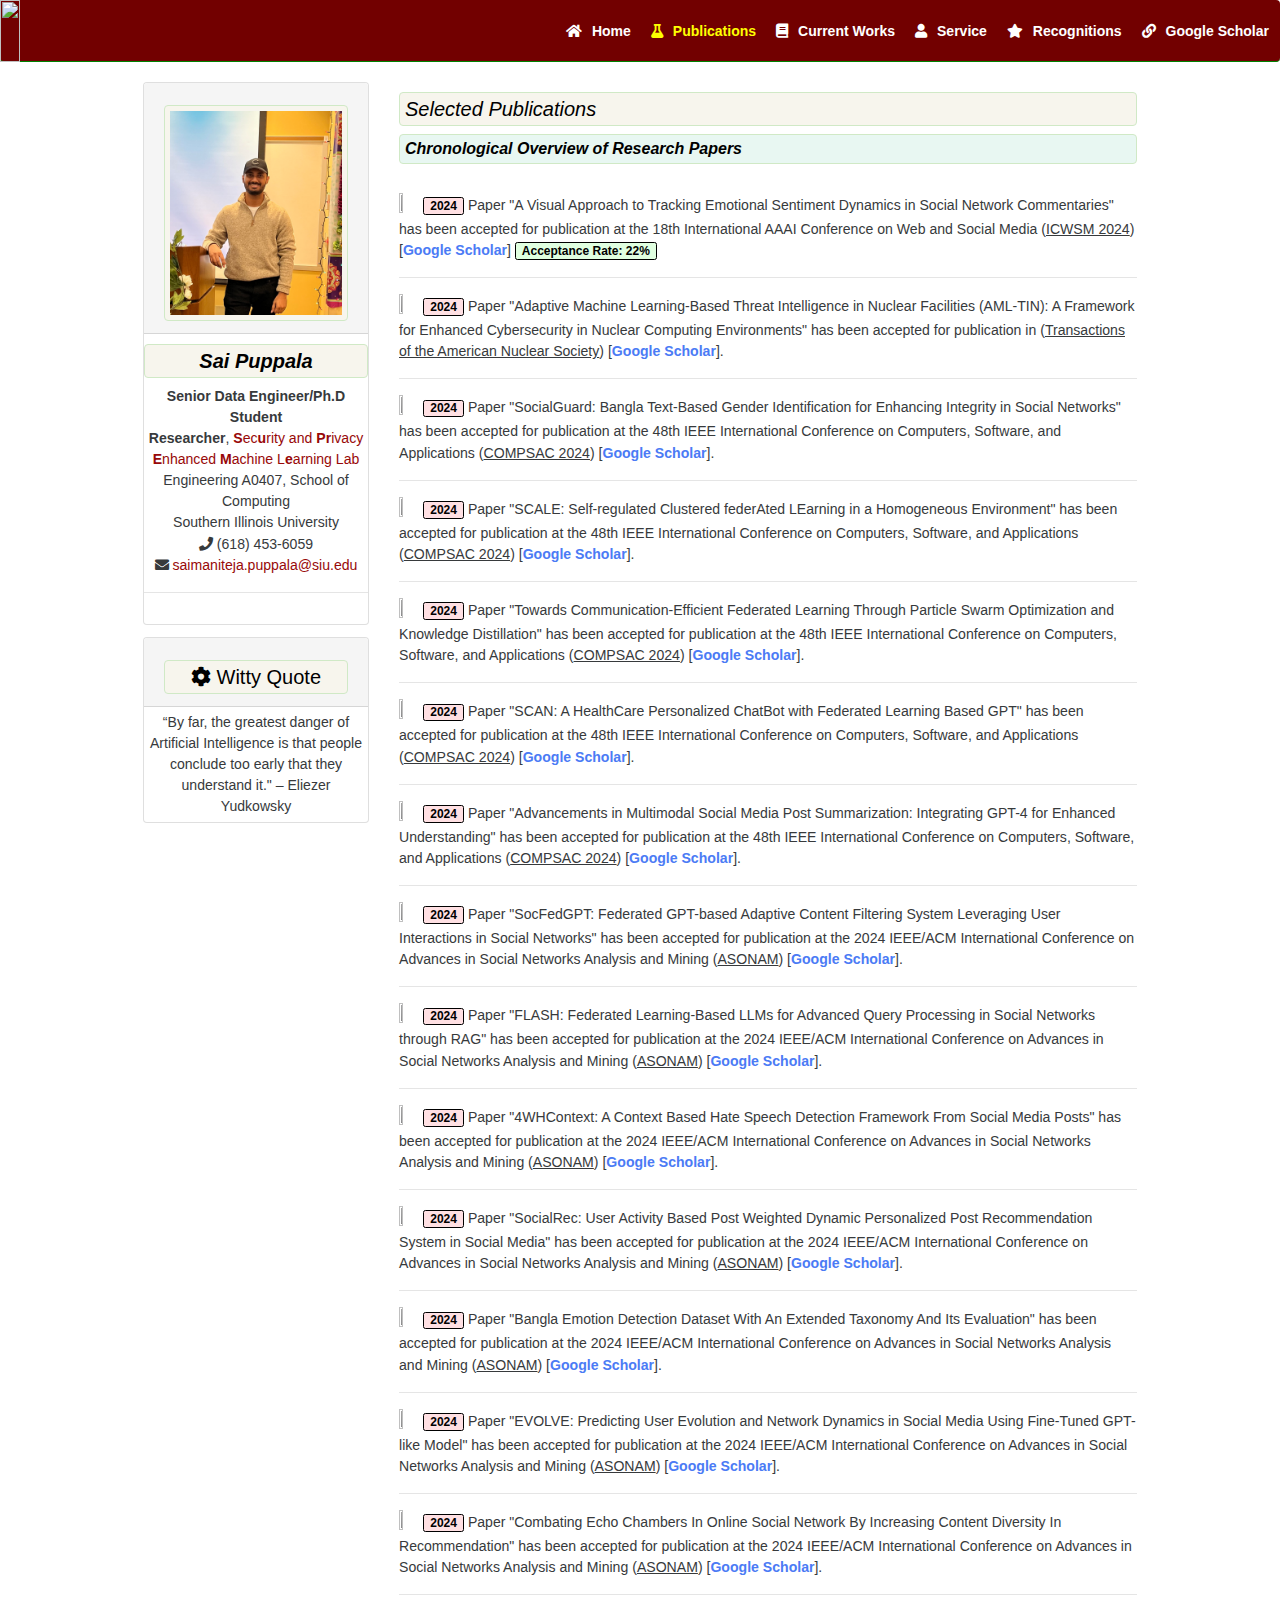
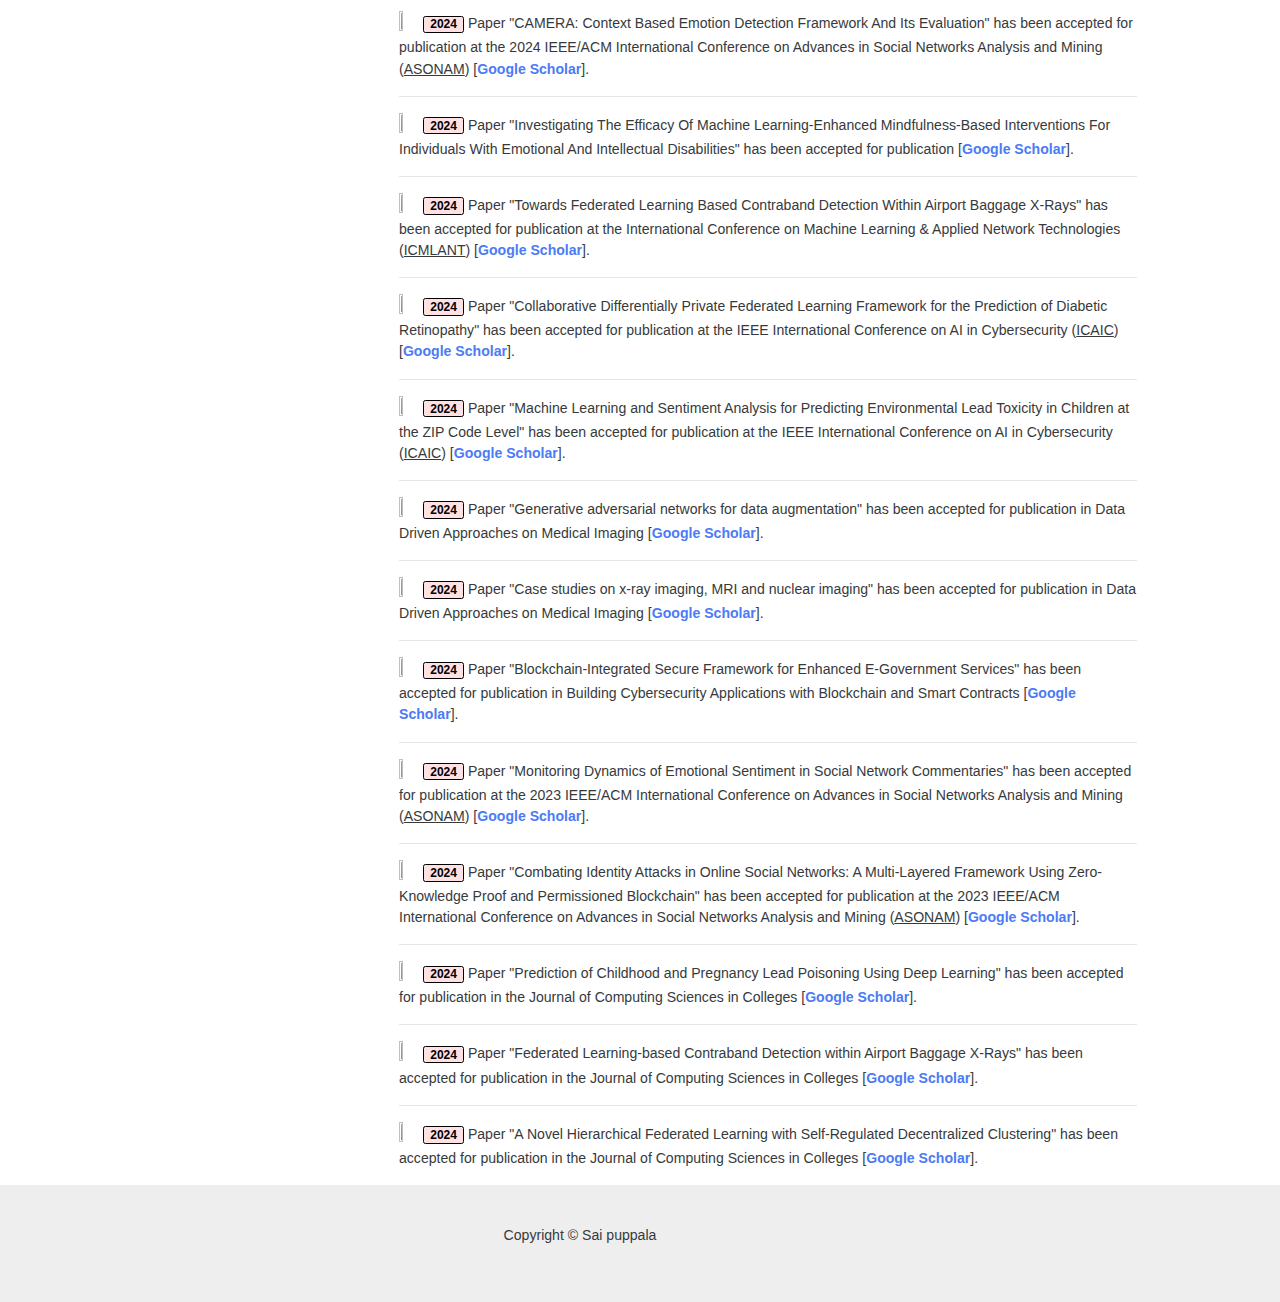
==== publication.html @ 76db626d "Add files via upload" ====
<!DOCTYPE html PUBLIC "-//W3C//DTD XHTML 1.0 Strict//EN" "http://www.w3.org/TR/xhtml1/DTD/xhtml1-strict.dtd">
<html xmlns="http://www.w3.org/1999/xhtml" xml:lang="en" lang="en">
   <head>
      <meta charset="utf-8">
      <meta http-equiv="X-UA-Compatible" content="IE=edge">
      <meta name="viewport" content="width=device-width, initial-scale=1">
    <!-- The above 3 meta tags *must* come first in the head; any other head content must come *after* these tags -->
      <meta name="author" content="Sai Puppala">
      <META NAME="ROBOTS" CONTENT="INDEX, FOLLOW">
      <meta property="og:title" content="About | Sai Puppala">
      <title>Sai Puppala | Publications</title>
 <link rel="stylesheet" href="https://maxcdn.bootstrapcdn.com/bootstrap/3.3.7/css/bootstrap.min.css">
    <link rel="stylesheet" href="https://cdnjs.cloudflare.com/ajax/libs/font-awesome/5.15.4/css/all.min.css">
    <!-- Bootstrap 4 CSS. This is for the alpha 3 release of Bootstrap 4. This should be updated when Bootstrap 4 is officially released. -->
    <link rel="stylesheet" href="css/bootstrap.min.css">
      
    <!-- Custom CSS: You can use this stylesheet to override any Bootstrap styles and/or apply your own styles -->
    <link href="css/custom.css" rel="stylesheet">
    
    <!-- For icons -->
    <link href="css/font-awesome-4.6.3/css/font-awesome.min.css" rel="stylesheet">

	  <style>
	   .card-container {
            display: flex;
            flex-wrap: wrap;
            justify-content: center;
            gap: 10px;
            margin: 15px auto;
        }
        .card-container ul {
            list-style-type: none;
            padding: 0;
            display: flex;
            flex-wrap: wrap;
            justify-content: center;
            gap: 4px;
			
        }
        .card-container li {
            background-color: #ffffff;
            border-radius: 15px;
            box-shadow: 0 4px 8px rgba(0, 0, 0, 0.1);
            padding: 10px;
            text-align: left;
            transition: transform 0.3s, box-shadow 0.3s;
            width: calc(50% - 20px); /* Two cards per row */
        }
        .card-container li:hover {
            transform: translateY(-5px);
            box-shadow: 0 8px 16px rgba(0, 0, 0, 0.2);
        }
       
        .card-container i {
            font-size: 1.5em;
        }
        ul {
            list-style-type: none;
            padding: 0;
        }
        li {
            margin-bottom: 5px;
        }
        .description {
            background-color: #fff;
            border-radius: 4px;
            box-shadow: 0 4px 4px rgba(0.1, 0.1, 0.1, 0.1);
            padding: 1px;
			padding-left: 15px;
            transition: transform 0.3s, box-shadow 0.3s;
        }
        
        .what {
            font-size: 1.1em;
            color: #3A5C2D;
            margin-bottom: 1px;
        }
        .where {
            font-size: 1em;
            color: #555;
        }
        .where i {
            color: #000000;
        }
		.scroll-container {
			width: auto; /* You can specify a fixed width if desired */
			height: 300px; /* Height of the scroll area */
			overflow: auto; /* Enable manual scrolling */
			border: 1px solid #ccc; /* Optional border */
			position: relative;
		}

		.scroll-list {
			/* Removed position: absolute and animation */
		}

		.list-item {
			padding: 10px;
			border-bottom: 1px solid #ccc; /* Optional item separator */
			background-color: #ffffff; /* Optional background color */
			font-size: 13px
		}
		.badge-primary {
            background-color: #e0ffe0; /* Primary color */
            color: black; /* Text color */
            padding: 0.15em 0.5em; /* Padding for better appearance */
            border-radius: 0.15rem; /* Rounded corners */
			border: 1px solid black;
        }

/* Custom styles for the header */
.custom-header {
    display: flex; /* Use flexbox for layout */
    align-items: center; /* Vertically center items */
    background-color: #720000; /* Light background */
    border: none; /* Remove default border */
    border-bottom: 1px solid green; /* Add a green bottom border */
    padding: 0; /* Decrease top and bottom padding to reduce height */
    height: 62px; /* Set a fixed height for the header */
}

.custom-header .navbar-brand {
    padding: 0; /* Decrease padding for brand */
    font-size: 18px; /* Keep the font size for the brand */
    display: flex; /* Use flex to align logo and text */
    align-items: center; /* Center items vertically */
    margin-right: auto; /* Push navbar to the right */
}

.custom-header .navbar-brand img {
    height: 62px; /* Adjust logo height */
    width: 100%; /* Maintain aspect ratio */
}

.custom-header .navbar-nav {
    display: flex; /* Use flex for navbar items */
    margin-left: auto; /* Push the nav items to the right */
    list-style: none; /* Remove default list styles */
    padding: 0; /* Remove padding */
    flex-grow: 1; /* Allow nav to grow */
}

.custom-header .navbar-nav > li {
    flex: 1; /* Allow each item to grow equally */
    text-align: center; /* Center text within each li */
    display: flex; /* Use flexbox for li to align items */
    align-items: center; /* Center items vertically */
}

.custom-header .navbar-nav > li > a {
    color: #ffffff; /* Dark text color */
    font-size: 14px; /* Font size for nav links */
    line-height: 80px; /* Align text vertically in the navbar */
    padding: 0 10px; /* Add some horizontal padding */
    text-decoration: none; /* Remove underline from links */
    display: flex; /* Make the anchor fill the li */
    align-items: center; /* Center items */
    white-space: nowrap; /* Prevent text from wrapping */
	margin-top: -40px; /* Move items up slightly */
}

.custom-header .navbar-nav > li > a > span {
    display: flex; /* Use flex for icon and text */
    align-items: center; /* Center items vertically */
}

.custom-header .navbar-nav > li > a > span i { /* Icon styling */
    margin-right: 10px; /* Space between icon and text */
}

.custom-header .navbar-nav > li > a:hover {
    color: #ffc107; /* Gold color on hover */
}

.custom-header .navbar-toggle {
    background-color: transparent; /* Transparent background for the toggle button */
    border: none; /* Remove border */
    float: right; /* Move toggle button to the right */
}

.custom-header .navbar-toggle .icon-bar {
    background-color: black; /* Black icon bars */
}

.navbar-nav li.active-new a {
   background-color: #720000; /* Change to desired highlight color */
	color: yellow;
	height: 50px; /* Set the desired height */
    line-height: 50px; /* Center text vertically */
	
}

.badge1-primary {
            background-color: #ffe0e3; /* Primary color */
            color: black; /* Text color */
            padding: 0.15em 0.5em; /* Padding for better appearance */
            border-radius: 0.15rem; /* Rounded corners */
			border: 1px solid black;
        }
		


    </style>

</head>

<body>
   <nav id="topNav" class="navbar navbar-default custom-header">
		   <a class="navbar-brand" href="#"><span>
					<img src="images/siu_logo.png"/>
					</span></a>
        <div class="container">
           
        <div class="collapse navbar-toggleable-sm" id="navbar">

 
			
           <ul class="nav navbar-nav navbar-right"> 
				<li><a href="index.html"><span><i class="fa fa-home" aria-hidden="true"></i> <b>Home</b></span></a></li>
				<li class="active-new"><a href="publication.html"><span><i class="fa fa-flask" aria-hidden="true"></i> <b>Publications</b></span></a></li>
				<li><a href=""><span><i class="fa fa-book" aria-hidden="true"></i> <b>Current Works</b></span></a></li>
				<li><a href="service.html"><span><i class="fa fa-user" aria-hidden="true"></i> <b>Service</b></span></a></li>
				<li><a href="recognitions.html"><span><i class="fa fa-star" aria-hidden="true"></i> <b>Recognitions</b></span></a></li>
				<li><a href="https://scholar.google.com/citations?user=VjEGZJoAAAAJ"><span><i class="fa fa-link" aria-hidden="true"></i> <b>Google Scholar</b></span></a></li>
			</ul>

        </div>
    </div>

    </nav>

<div class="container-fluid">

		<!-- Left Column -->
		<div class="col-sm-3">

			<!-- List-Group Panel -->
			<div class="card">
				<div class="card-header p-b-0">
					<h5 class="card-title">
					<img class="img-responsive" alt="Sai Puppala" src="images/profile.jpg" width="100%" />
					</h5>
				</div>
				<h5 style="text-align: center;"><strong><i>Sai Puppala</i></strong></h5>
				<div class="card-text">
					<b>Senior Data Engineer/Ph.D Student</b>
					<br><b>Researcher</b>, <a href="https://www2.cs.siu.edu/~stalukder/supremelab/index.html"><b>S</b>ec<b>u</b>rity and <b>Pr</b>ivacy <b>E</b>nhanced <b>M</b>achine L<b>e</b>arning Lab</a>
                     <br>Engineering A0407, School of Computing
                     <br>Southern Illinois University
                     <br><i class="fa fa-phone" aria-hidden="true"></i> (618) 453-6059
                     <br><i class="fa fa-envelope" aria-hidden="true"></i> <a href="https://www2.cs.siu.edu/~stalukder/mailto:saimaniteja.puppala@siu.edu">saimaniteja.puppala@siu.edu</a>

				</div>
				<hr>
				<div class="card-container">
    
    </div>
				
			</div>

			<!-- Text Panel -->
			<div class="card">
				<div class="card-header p-b-0">
					<h5 class="card-title"><i class="fa fa-cog" aria-hidden="true"></i> Witty Quote</h5>
				</div>

				<div class="card-block">
					<p class="card-text">“By far, the greatest danger of Artificial Intelligence is that people conclude too early that they understand it." – Eliezer Yudkowsky</p>
				</div>
			</div>
				
		</div><!--/Left Column-->
		  
  
		<!-- Center Column -->
		<div class="col-sm-6">
		
			<!-- Alert -->
					
		
			 <div id="main">
            <a name="TemplateInfo"></a>
                                    
                                    <h5 class="title"><i>Selected Publications</i></h5>

                                                                      


                                        <div id="jpaper">
                                            <div class="contentText">
				  								<h6><strong><i>Chronological Overview of Research Papers</i></strong></h6>
											</div>
				<br/>
<ul>
    <li>
    <img src="./images/images.png" width="1.7%" height="2%"> &nbsp;
     <b><span class="badge badge1-primary">2024</span> </b> Paper "A Visual Approach to Tracking Emotional Sentiment Dynamics in Social Network Commentaries" has been accepted for publication at the 18th International AAAI Conference on Web and Social Media (<u>ICWSM 2024</u>)
    [<a href="https://scholar.google.com/scholar?q=A%20Visual%20Approach%20to%20Tracking%20Emotional%20Sentiment%20Dynamics%20in%20Social%20Network%20Commentaries" target="_blank" style="color: #4b7bf5;"><b>Google Scholar</b></a>] 
    <span class="badge badge-primary">Acceptance Rate: <b>22%</b></span> 
</li>

    <hr>
    <li>
        <img src="./images/images.png" width="1.7%" height="2%">  &nbsp;
         <b><span class="badge badge1-primary">2024</span></b> Paper "Adaptive Machine Learning-Based Threat Intelligence in Nuclear Facilities (AML-TIN): A Framework for Enhanced Cybersecurity in Nuclear Computing Environments" has been accepted for publication in  (<u>Transactions of the American Nuclear Society</u>) [<a href="https://scholar.google.com/scholar?q=Adaptive%20Machine%20Learning-Based%20Threat%20Intelligence%20in%20Nuclear%20Facilities%20(AML-TIN)%3A%20A%20Framework%20for%20Enhanced%20Cybersecurity%20in%20Nuclear%20Computing%20Environments" target="_blank"  style="color: #4b7bf5;"><b>Google Scholar</b></a>].
    </li>
    <hr>
    <li>
        <img src="./images/images.png" width="1.7%" height="2%">  &nbsp;
         <b><span class="badge badge1-primary">2024</span></b> Paper "SocialGuard: Bangla Text-Based Gender Identification for Enhancing Integrity in Social Networks" has been accepted for publication at the 48th IEEE International Conference on Computers, Software, and Applications (<u>COMPSAC 2024</u>)  [<a href="https://scholar.google.com/scholar?q=SocialGuard%3A%20Bangla%20Text-Based%20Gender%20Identification%20for%20Enhancing%20Integrity%20in%20Social%20Networks" target="_blank" style="color: #4b7bf5;"><b>Google Scholar</b></a>].
    </li>
    <hr>
    <li>
        <img src="./images/images.png" width="1.7%" height="2%">  &nbsp;
         <b><span class="badge badge1-primary">2024</span></b> Paper "SCALE: Self-regulated Clustered federAted LEarning in a Homogeneous Environment" has been accepted for publication at the 48th IEEE International Conference on Computers, Software, and Applications (<u>COMPSAC 2024</u>)  [<a href="https://scholar.google.com/scholar?q=SCALE%3A%20Self-regulated%20Clustered%20federAted%20LEarning%20in%20a%20Homogeneous%20Environment" target="_blank" style="color: #4b7bf5;"><b>Google Scholar</b></a>].
    </li>
    <hr>
    <li>
        <img src="./images/images.png" width="1.7%" height="2%">  &nbsp;
         <b><span class="badge badge1-primary">2024</span></b> Paper "Towards Communication-Efficient Federated Learning Through Particle Swarm Optimization and Knowledge Distillation" has been accepted for publication at the 48th IEEE International Conference on Computers, Software, and Applications (<u>COMPSAC 2024</u>)  [<a href="https://scholar.google.com/scholar?q=Towards%20Communication-Efficient%20Federated%20Learning%20Through%20Particle%20Swarm%20Optimization%20and%20Knowledge%20Distillation" target="_blank" style="color: #4b7bf5;"><b>Google Scholar</b></a>].
    </li>
    <hr>
    <li>
        <img src="./images/images.png" width="1.7%" height="2%">  &nbsp;
         <b><span class="badge badge1-primary">2024</span></b> Paper "SCAN: A HealthCare Personalized ChatBot with Federated Learning Based GPT" has been accepted for publication at the 48th IEEE International Conference on Computers, Software, and Applications (<u>COMPSAC 2024</u>)  [<a href="https://scholar.google.com/scholar?q=SCAN%3A%20A%20HealthCare%20Personalized%20ChatBot%20with%20Federated%20Learning%20Based%20GPT" target="_blank" style="color: #4b7bf5;"><b>Google Scholar</b></a>].
    </li>
    <hr>
    <li>
        <img src="./images/images.png" width="1.7%" height="2%">  &nbsp;
         <b><span class="badge badge1-primary">2024</span></b> Paper "Advancements in Multimodal Social Media Post Summarization: Integrating GPT-4 for Enhanced Understanding" has been accepted for publication at the 48th IEEE International Conference on Computers, Software, and Applications (<u>COMPSAC 2024</u>)  [<a href="https://scholar.google.com/scholar?q=Advancements%20in%20Multimodal%20Social%20Media%20Post%20Summarization%3A%20Integrating%20GPT-4%20for%20Enhanced%20Understanding" target="_blank" style="color: #4b7bf5;"><b>Google Scholar</b></a>].
    </li>
    <hr>
    <li>
        <img src="./images/images.png" width="1.7%" height="2%">  &nbsp;
         <b><span class="badge badge1-primary">2024</span></b> Paper "SocFedGPT: Federated GPT-based Adaptive Content Filtering System Leveraging User Interactions in Social Networks" has been accepted for publication at the 2024 IEEE/ACM International Conference on Advances in Social Networks Analysis and Mining (<u>ASONAM</u>)  [<a href="https://scholar.google.com/scholar?q=SocFedGPT%3A%20Federated%20GPT-based%20Adaptive%20Content%20Filtering%20System%20Leveraging%20User%20Interactions%20in%20Social%20Networks" target="_blank" style="color: #4b7bf5;"><b>Google Scholar</b></a>].
    </li>
    <hr>
 
    <li>
        <img src="./images/images.png" width="1.7%" height="2%">  &nbsp;
         <b><span class="badge badge1-primary">2024</span></b> Paper "FLASH: Federated Learning-Based LLMs for Advanced Query Processing in Social Networks through RAG" has been accepted for publication at the 2024 IEEE/ACM International Conference on Advances in Social Networks Analysis and Mining (<u>ASONAM</u>)  [<a href="https://scholar.google.com/scholar?q=FLASH%3A%20Federated%20Learning-Based%20LLMs%20for%20Advanced%20Query%20Processing%20in%20Social%20Networks%20through%20RAG" target="_blank" style="color: #4b7bf5;"><b>Google Scholar</b></a>].
    </li>
    <hr>
    <li>
        <img src="./images/images.png" width="1.7%" height="2%">  &nbsp;
         <b><span class="badge badge1-primary">2024</span></b> Paper "4WHContext: A Context Based Hate Speech Detection Framework From Social Media Posts" has been accepted for publication at the 2024 IEEE/ACM International Conference on Advances in Social Networks Analysis and Mining (<u>ASONAM</u>)  [<a href="https://scholar.google.com/scholar?q=4WHContext%3A%20A%20Context%20Based%20Hate%20Speech%20Detection%20Framework%20From%20Social%20Media%20Posts" target="_blank" style="color: #4b7bf5;"><b>Google Scholar</b></a>].
    </li>
    <hr>
    <li>
        <img src="./images/images.png" width="1.7%" height="2%">  &nbsp;
         <b><span class="badge badge1-primary">2024</span></b> Paper "SocialRec: User Activity Based Post Weighted Dynamic Personalized Post Recommendation System in Social Media" has been accepted for publication at the 2024 IEEE/ACM International Conference on Advances in Social Networks Analysis and Mining (<u>ASONAM</u>)  [<a href="https://scholar.google.com/scholar?q=SocialRec%3A%20User%20Activity%20Based%20Post%20Weighted%20Dynamic%20Personalized%20Post%20Recommendation%20System%20in%20Social%20Media" target="_blank" style="color: #4b7bf5;"><b>Google Scholar</b></a>].
    </li>
    <hr>
    <li>
        <img src="./images/images.png" width="1.7%" height="2%">  &nbsp;
         <b><span class="badge badge1-primary">2024</span></b> Paper "Bangla Emotion Detection Dataset With An Extended Taxonomy And Its Evaluation" has been accepted for publication at the 2024 IEEE/ACM International Conference on Advances in Social Networks Analysis and Mining (<u>ASONAM</u>)  [<a href="https://scholar.google.com/scholar?q=Bangla%20Emotion%20Detection%20Dataset%20With%20An%20Extended%20Taxonomy%20And%20Its%20Evaluation" target="_blank" style="color: #4b7bf5;"><b>Google Scholar</b></a>].
    </li>
    <hr>
    <li>
        <img src="./images/images.png" width="1.7%" height="2%">  &nbsp;
         <b><span class="badge badge1-primary">2024</span></b> Paper "EVOLVE: Predicting User Evolution and Network Dynamics in Social Media Using Fine-Tuned GPT-like Model" has been accepted for publication at the 2024 IEEE/ACM International Conference on Advances in Social Networks Analysis and Mining (<u>ASONAM</u>)  [<a href="https://scholar.google.com/scholar?q=EVOLVE%3A%20Predicting%20User%20Evolution%20and%20Network%20Dynamics%20in%20Social%20Media%20Using%20Fine-Tuned%20GPT-like%20Model" target="_blank" style="color: #4b7bf5;"><b>Google Scholar</b></a>].
    </li>
    <hr>
    <li>
        <img src="./images/images.png" width="1.7%" height="2%">  &nbsp;
         <b><span class="badge badge1-primary">2024</span></b> Paper "Combating Echo Chambers In Online Social Network By Increasing Content Diversity In Recommendation" has been accepted for publication at the 2024 IEEE/ACM International Conference on Advances in Social Networks Analysis and Mining (<u>ASONAM</u>)  [<a href="https://scholar.google.com/scholar?q=Combating%20Echo%20Chambers%20In%20Online%20Social%20Network%20By%20Increasing%20Content%20Diversity%20In%20Recommendation" target="_blank" style="color: #4b7bf5;"><b>Google Scholar</b></a>].
    </li>
    <hr>
    <li>
        <img src="./images/images.png" width="1.7%" height="2%">  &nbsp;
         <b><span class="badge badge1-primary">2024</span></b> Paper "CAMERA: Context Based Emotion Detection Framework And Its Evaluation" has been accepted for publication at the 2024 IEEE/ACM International Conference on Advances in Social Networks Analysis and Mining (<u>ASONAM</u>)  [<a href="https://scholar.google.com/scholar?q=CAMERA%3A%20Context%20Based%20Emotion%20Detection%20Framework%20And%20Its%20Evaluation" target="_blank" style="color: #4b7bf5;"><b>Google Scholar</b></a>].
    </li>
    <hr>
    <li>
        <img src="./images/images.png" width="1.7%" height="2%">  &nbsp;
         <b><span class="badge badge1-primary">2024</span></b> Paper "Investigating The Efficacy Of Machine Learning-Enhanced Mindfulness-Based Interventions For Individuals With Emotional And Intellectual Disabilities" has been accepted for publication  [<a href="https://scholar.google.com/scholar?q=Investigating%20The%20Efficacy%20Of%20Machine%20Learning-Enhanced%20Mindfulness-Based%20Interventions%20For%20Individuals%20With%20Emotional%20And%20Intellectual%20Disabilities" target="_blank" style="color: #4b7bf5;"><b>Google Scholar</b></a>].
    </li> 
    <hr>
    <li>
        <img src="./images/images.png" width="1.7%" height="2%">  &nbsp;
         <b><span class="badge badge1-primary">2024</span></b> Paper "Towards Federated Learning Based Contraband Detection Within Airport Baggage X-Rays" has been accepted for publication at the International Conference on Machine Learning & Applied Network Technologies (<u>ICMLANT</u>)  [<a href="https://scholar.google.com/scholar?q=Towards%20Federated%20Learning%20Based%20Contraband%20Detection%20Within%20Airport%20Baggage%20X-Rays" target="_blank" style="color: #4b7bf5;"><b>Google Scholar</b></a>].
    </li>
    <hr>
    <li>
        <img src="./images/images.png" width="1.7%" height="2%">  &nbsp;
         <b><span class="badge badge1-primary">2024</span></b> Paper "Collaborative Differentially Private Federated Learning Framework for the Prediction of Diabetic Retinopathy" has been accepted for publication at the IEEE International Conference on AI in Cybersecurity (<u>ICAIC</u>)  [<a href="https://scholar.google.com/scholar?q=Collaborative%20Differentially%20Private%20Federated%20Learning%20Framework%20for%20the%20Prediction%20of%20Diabetic%20Retinopathy" target="_blank" style="color: #4b7bf5;"><b>Google Scholar</b></a>].
    </li>
    <hr>
    <li>
        <img src="./images/images.png" width="1.7%" height="2%">  &nbsp;
         <b><span class="badge badge1-primary">2024</span></b> Paper "Machine Learning and Sentiment Analysis for Predicting Environmental Lead Toxicity in Children at the ZIP Code Level" has been accepted for publication at the IEEE International Conference on AI in Cybersecurity (<u>ICAIC</u>)  [<a href="https://scholar.google.com/scholar?q=Machine%20Learning%20and%20Sentiment%20Analysis%20for%20Predicting%20Environmental%20Lead%20Toxicity%20in%20Children%20at%20the%20ZIP%20Code%20Level" target="_blank" style="color: #4b7bf5;"><b>Google Scholar</b></a>].
    </li>
    <hr>
    <li>
        <img src="./images/images.png" width="1.7%" height="2%">  &nbsp;
         <b><span class="badge badge1-primary">2024</span></b> Paper "Generative adversarial networks for data augmentation" has been accepted for publication in Data Driven Approaches on Medical Imaging  [<a href="https://scholar.google.com/scholar?q=Generative%20adversarial%20networks%20for%20data%20augmentation" target="_blank" style="color: #4b7bf5;"><b>Google Scholar</b></a>].
    </li>
    <hr>
    <li>
        <img src="./images/images.png" width="1.7%" height="2%">  &nbsp;
         <b><span class="badge badge1-primary">2024</span></b> Paper "Case studies on x-ray imaging, MRI and nuclear imaging" has been accepted for publication in Data Driven Approaches on Medical Imaging  [<a href="https://scholar.google.com/scholar?q=Case%20studies%20on%20x-ray%20imaging%2C%20MRI%20and%20nuclear%20imaging" target="_blank" style="color: #4b7bf5;"><b>Google Scholar</b></a>].
    </li>
    <hr>
    <li>
        <img src="./images/images.png" width="1.7%" height="2%">  &nbsp;
         <b><span class="badge badge1-primary">2024</span></b> Paper "Blockchain-Integrated Secure Framework for Enhanced E-Government Services" has been accepted for publication in Building Cybersecurity Applications with Blockchain and Smart Contracts  [<a href="https://scholar.google.com/scholar?q=Blockchain-Integrated%20Secure%20Framework%20for%20Enhanced%20E-Government%20Services" target="_blank" style="color: #4b7bf5;"><b>Google Scholar</b></a>].
    </li>
    <hr>
    <li>
        <img src="./images/images.png" width="1.7%" height="2%">  &nbsp;
         <b><span class="badge badge1-primary">2024</span></b> Paper "Monitoring Dynamics of Emotional Sentiment in Social Network Commentaries" has been accepted for publication at the 2023 IEEE/ACM International Conference on Advances in Social Networks Analysis and Mining (<u>ASONAM</u>)  [<a href="https://scholar.google.com/scholar?q=Monitoring%20Dynamics%20of%20Emotional%20Sentiment%20in%20Social%20Network%20Commentaries" target="_blank" style="color: #4b7bf5;"><b>Google Scholar</b></a>].
    </li>
    <hr>
    <li>
        <img src="./images/images.png" width="1.7%" height="2%">  &nbsp;
         <b><span class="badge badge1-primary">2024</span></b> Paper "Combating Identity Attacks in Online Social Networks: A Multi-Layered Framework Using Zero-Knowledge Proof and Permissioned Blockchain" has been accepted for publication at the 2023 IEEE/ACM International Conference on Advances in Social Networks Analysis and Mining (<u>ASONAM</u>)  [<a href="https://scholar.google.com/scholar?q=Combating%20Identity%20Attacks%20in%20Online%20Social%20Networks%3A%20A%20Multi-Layered%20Framework%20Using%20Zero-Knowledge%20Proof%20and%20Permissioned%20Blockchain" target="_blank" style="color: #4b7bf5;"><b>Google Scholar</b></a>].
    </li>
    <hr>
    <li>
        <img src="./images/images.png" width="1.7%" height="2%">  &nbsp;
         <b><span class="badge badge1-primary">2024</span></b> Paper "Prediction of Childhood and Pregnancy Lead Poisoning Using Deep Learning" has been accepted for publication in the Journal of Computing Sciences in Colleges  [<a href="https://scholar.google.com/scholar?q=Prediction%20of%20Childhood%20and%20Pregnancy%20Lead%20Poisoning%20Using%20Deep%20Learning" target="_blank" style="color: #4b7bf5;"><b>Google Scholar</b></a>].
    </li>
    <hr>
    <li>
        <img src="./images/images.png" width="1.7%" height="2%">  &nbsp;
         <b><span class="badge badge1-primary">2024</span></b> Paper "Federated Learning-based Contraband Detection within Airport Baggage X-Rays" has been accepted for publication in the Journal of Computing Sciences in Colleges  [<a href="https://scholar.google.com/scholar?q=Federated%20Learning-based%20Contraband%20Detection%20within%20Airport%20Baggage%20X-Rays" target="_blank" style="color: #4b7bf5;"><b>Google Scholar</b></a>].
    </li>
    <hr>
    <li>
        <img src="./images/images.png" width="1.7%" height="2%">  &nbsp;
         <b><span class="badge badge1-primary">2024</span></b> Paper "A Novel Hierarchical Federated Learning with Self-Regulated Decentralized Clustering" has been accepted for publication in the Journal of Computing Sciences in Colleges  [<a href="https://scholar.google.com/scholar?q=A%20Novel%20Hierarchical%20Federated%20Learning%20with%20Self-Regulated%20Decentralized%20Clustering" target="_blank" style="color: #4b7bf5;"><b>Google Scholar</b></a>].
    </li>
</ul>


</div>
                                                


						
           
</div>
			
		</div><!--/Center Column-->


	  <!-- Right Column -->


	</div><!--/container-fluid-->
	
	<footer>
		
        
        <div class="small-print">
        	<div class="container">
        		<p>Copyright &copy; Sai puppala </p>
        	</div>
        </div>
	</footer>

	
    <!-- Bootstrap core JavaScript
    ================================================== -->
    <!-- Placed at the end of the document so the pages load faster -->

    <!-- jQuery library -->
    <script src="https://ajax.googleapis.com/ajax/libs/jquery/3.0.0/jquery.min.js" integrity="sha384-THPy051/pYDQGanwU6poAc/hOdQxjnOEXzbT+OuUAFqNqFjL+4IGLBgCJC3ZOShY" crossorigin="anonymous"></script>

    <!-- Tether -->
    <script src="https://cdnjs.cloudflare.com/ajax/libs/tether/1.2.0/js/tether.min.js" integrity="sha384-Plbmg8JY28KFelvJVai01l8WyZzrYWG825m+cZ0eDDS1f7d/js6ikvy1+X+guPIB" crossorigin="anonymous"></script>

    <!-- Bootstrap 4 JavaScript. This is for the alpha 3 release of Bootstrap 4. This should be updated when Bootstrap 4 is officially released. -->
    <script src="https://maxcdn.bootstrapcdn.com/bootstrap/4.0.0-alpha.3/js/bootstrap.min.js" integrity="sha384-ux8v3A6CPtOTqOzMKiuo3d/DomGaaClxFYdCu2HPMBEkf6x2xiDyJ7gkXU0MWwaD" crossorigin="anonymous"></script>

    <!-- Initialize Bootstrap functionality -->
    <script>
    // Initialize tooltip component
    $(function () {
      $('[data-toggle="tooltip"]').tooltip()
    })

    // Initialize popover component
    $(function () {
      $('[data-toggle="popover"]').popover()
    })
    </script> 
    
	<!-- Placeholder Images -->
	<script src="js/holder.min.js"></script>
	
</body>

</html>
---- css/custom.css ----
h1, h2, h3, h4, h5, h6 {
	color: black;
	}

#side-carousel img {
	margin: 0 auto;
	}

.footer-blurb {
    padding: 30px 0;
    margin-top: 20px;
    background-color: #eee;
    color: black;
}
    
.footer-blurb-item {
    padding: 20px;
    }
 
.small-print {
	background-color: #eee;
	padding: 30px 0;
}

.small-print {
	text-align: center;
	}
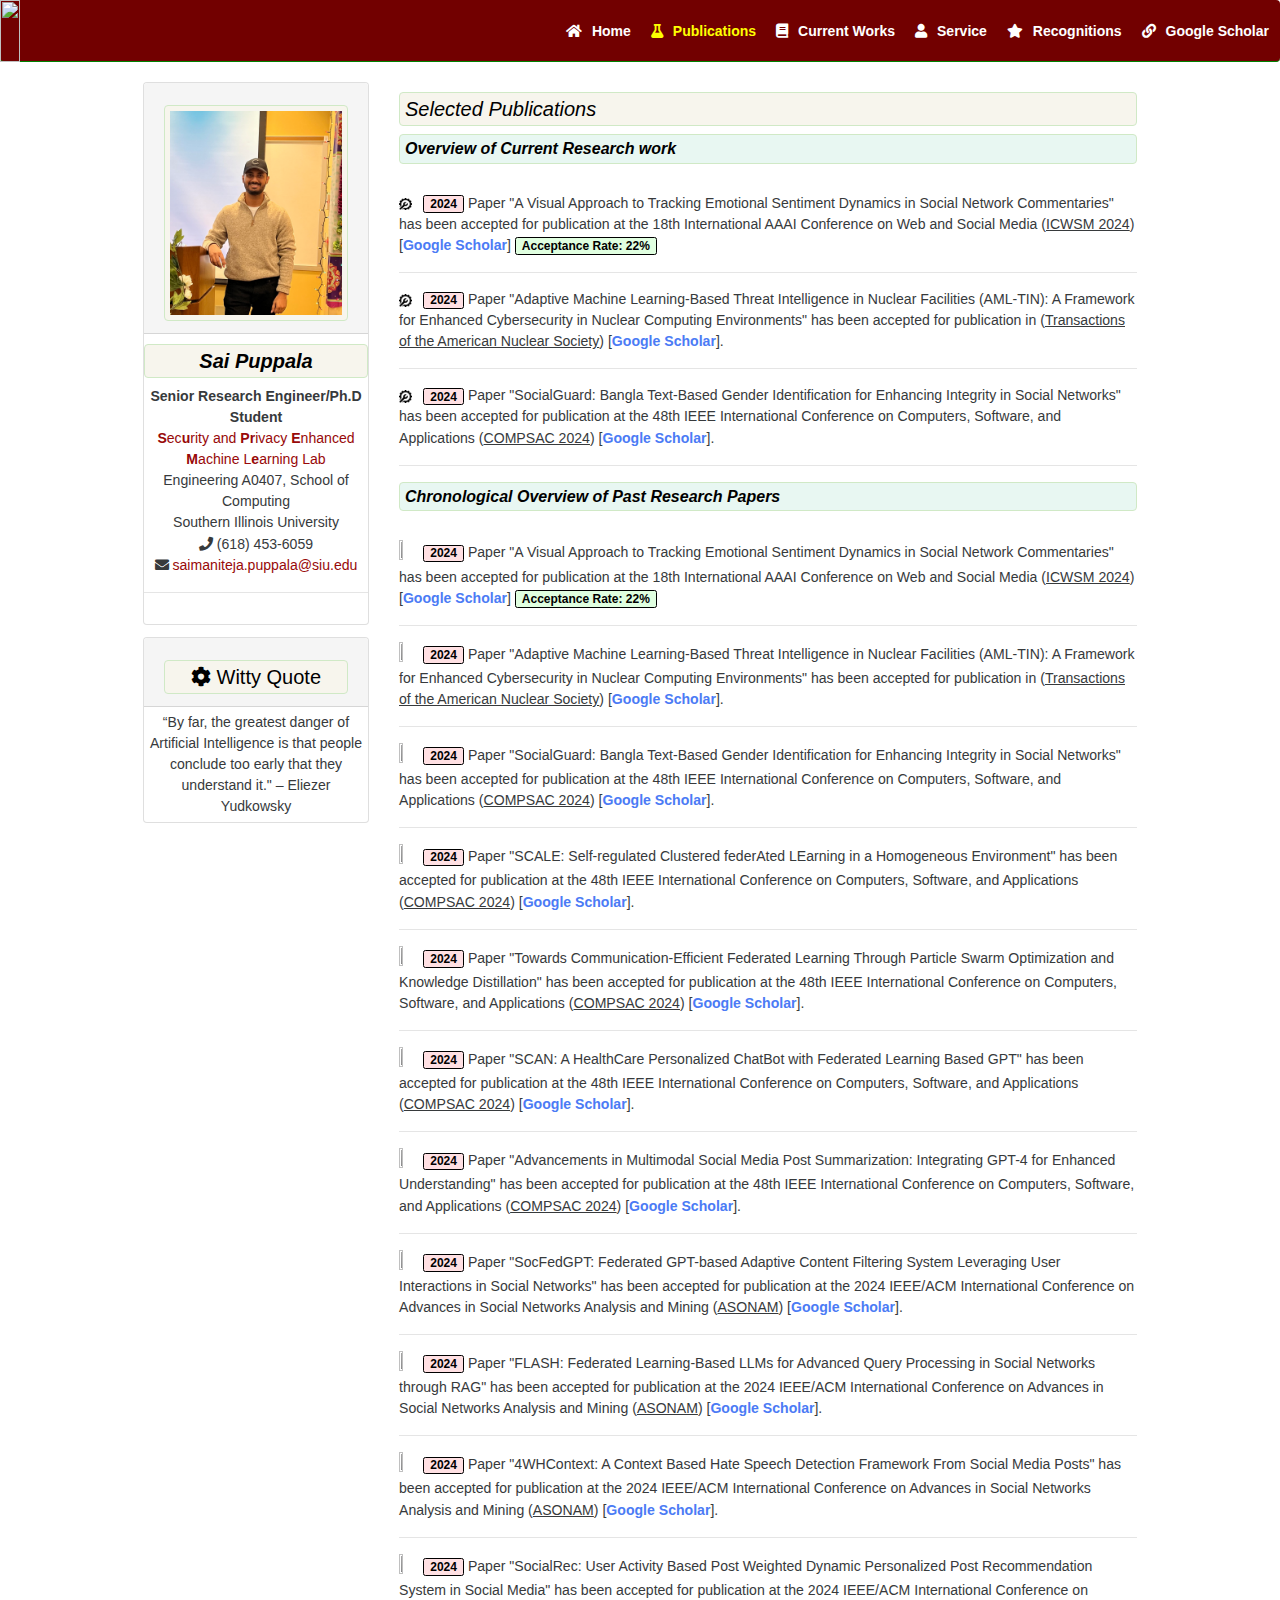
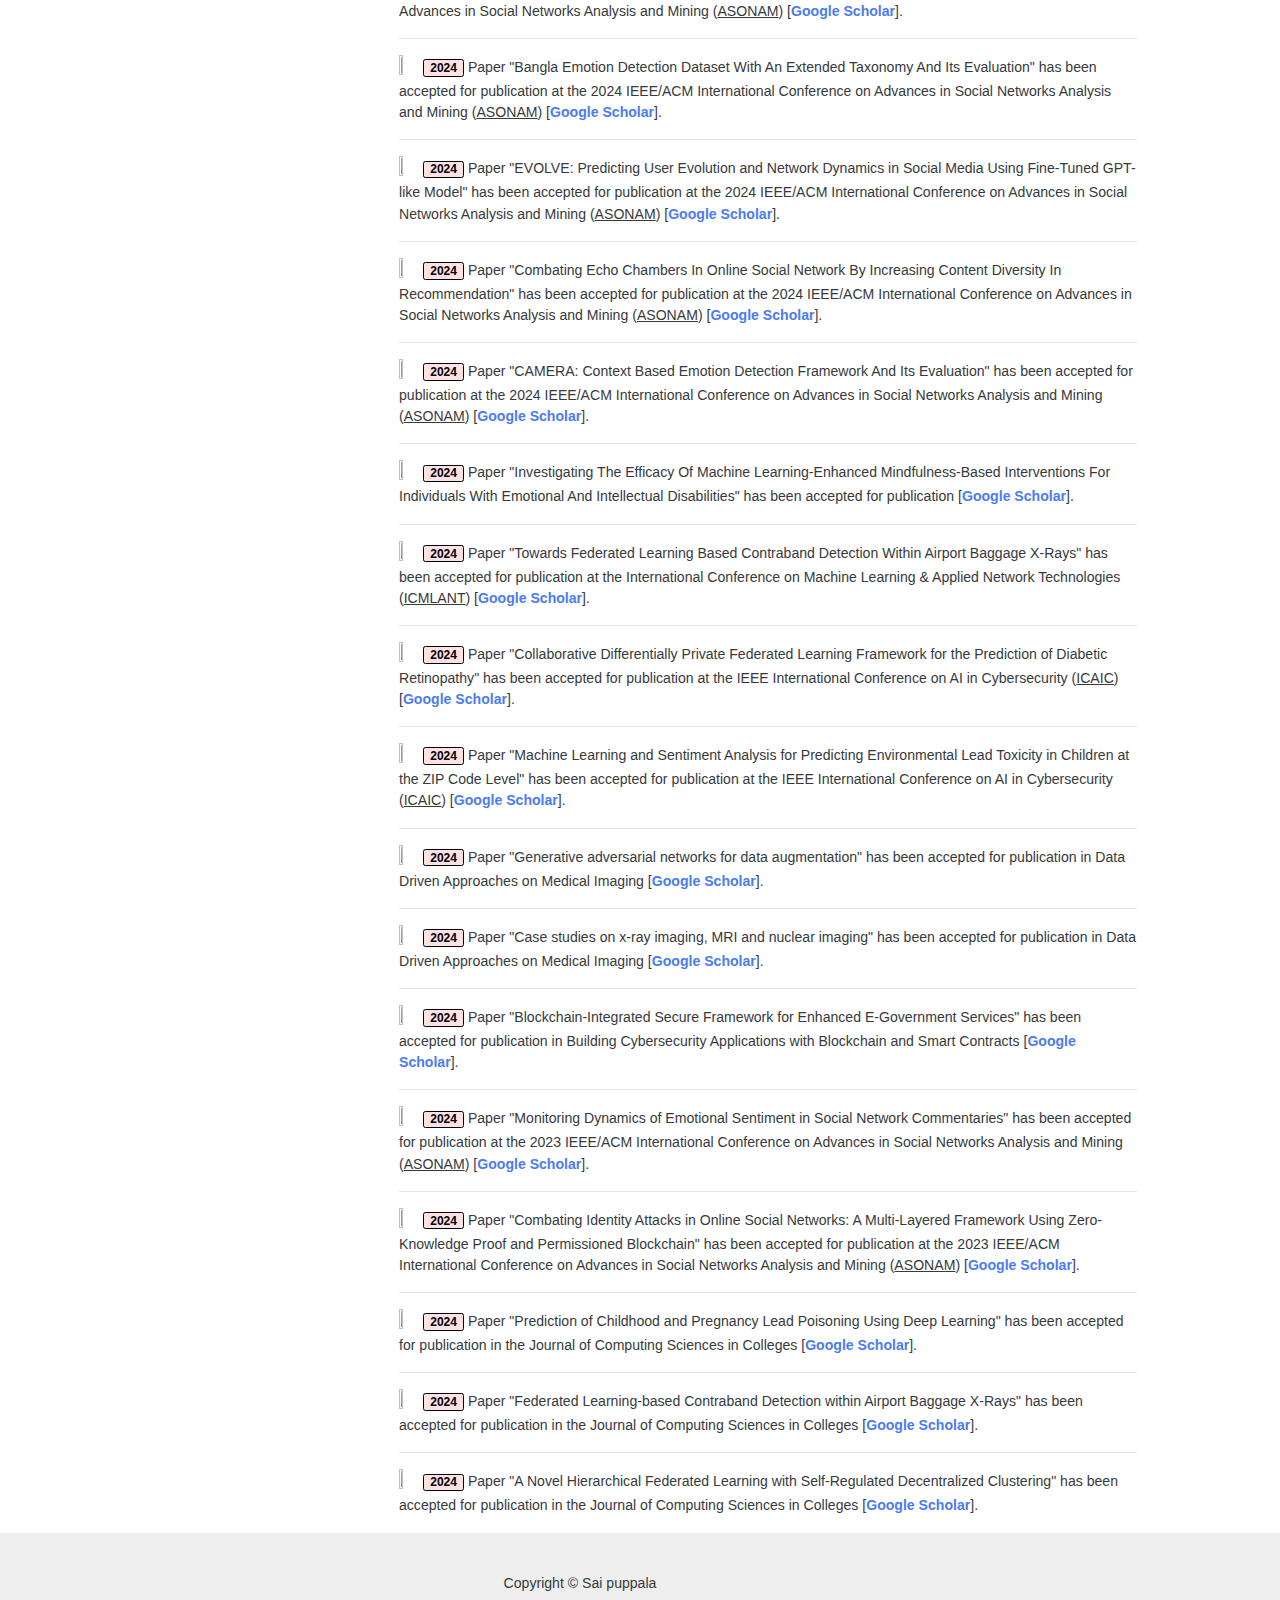
==== commit 76c9b1a4: "Add files via upload" ====
--- a/publication.html
+++ b/publication.html
@@ -244,8 +244,8 @@
 				</div>
 				<h5 style="text-align: center;"><strong><i>Sai Puppala</i></strong></h5>
 				<div class="card-text">
-					<b>Senior Data Engineer/Ph.D Student</b>
-					<br><b>Researcher</b>, <a href="https://www2.cs.siu.edu/~stalukder/supremelab/index.html"><b>S</b>ec<b>u</b>rity and <b>Pr</b>ivacy <b>E</b>nhanced <b>M</b>achine L<b>e</b>arning Lab</a>
+					<b>Senior Research Engineer/Ph.D Student</b>
+					<br><a href="https://www2.cs.siu.edu/~stalukder/supremelab/index.html"><b>S</b>ec<b>u</b>rity and <b>Pr</b>ivacy <b>E</b>nhanced <b>M</b>achine L<b>e</b>arning Lab</a>
                      <br>Engineering A0407, School of Computing
                      <br>Southern Illinois University
                      <br><i class="fa fa-phone" aria-hidden="true"></i> (618) 453-6059
@@ -284,12 +284,43 @@
                                     
                                     <h5 class="title"><i>Selected Publications</i></h5>
 
-                                                                      
+                                 <div id="jpaper">
+                                            <div class="contentText">
+				  								<h6><strong><i>Overview of Current Research work</i></strong></h6>
+											</div>
+				<br/>
+<ul>
+    <li>
+    <img src="./images/current.png" width="1.7%" height="2%"> &nbsp;
+     <b><span class="badge badge1-primary">2024</span> </b> Paper "A Visual Approach to Tracking Emotional Sentiment Dynamics in Social Network Commentaries" has been accepted for publication at the 18th International AAAI Conference on Web and Social Media (<u>ICWSM 2024</u>)
+    [<a href="https://scholar.google.com/scholar?q=A%20Visual%20Approach%20to%20Tracking%20Emotional%20Sentiment%20Dynamics%20in%20Social%20Network%20Commentaries" target="_blank" style="color: #4b7bf5;"><b>Google Scholar</b></a>] 
+    <span class="badge badge-primary">Acceptance Rate: <b>22%</b></span> 
+</li>
+
+    <hr>
+    <li>
+        <img src="./images/current.png" width="1.7%" height="2%">  &nbsp;
+         <b><span class="badge badge1-primary">2024</span></b> Paper "Adaptive Machine Learning-Based Threat Intelligence in Nuclear Facilities (AML-TIN): A Framework for Enhanced Cybersecurity in Nuclear Computing Environments" has been accepted for publication in  (<u>Transactions of the American Nuclear Society</u>) [<a href="https://scholar.google.com/scholar?q=Adaptive%20Machine%20Learning-Based%20Threat%20Intelligence%20in%20Nuclear%20Facilities%20(AML-TIN)%3A%20A%20Framework%20for%20Enhanced%20Cybersecurity%20in%20Nuclear%20Computing%20Environments" target="_blank"  style="color: #4b7bf5;"><b>Google Scholar</b></a>].
+    </li>
+    <hr>
+    <li>
+        <img src="./images/current.png" width="1.7%" height="2%">  &nbsp;
+         <b><span class="badge badge1-primary">2024</span></b> Paper "SocialGuard: Bangla Text-Based Gender Identification for Enhancing Integrity in Social Networks" has been accepted for publication at the 48th IEEE International Conference on Computers, Software, and Applications (<u>COMPSAC 2024</u>)  [<a href="https://scholar.google.com/scholar?q=SocialGuard%3A%20Bangla%20Text-Based%20Gender%20Identification%20for%20Enhancing%20Integrity%20in%20Social%20Networks" target="_blank" style="color: #4b7bf5;"><b>Google Scholar</b></a>].
+    </li>
+    <hr>
+    
+</ul>
+
+
+</div>
+                                                
+
+                                                   
 
 
                                         <div id="jpaper">
                                             <div class="contentText">
-				  								<h6><strong><i>Chronological Overview of Research Papers</i></strong></h6>
+				  								<h6><strong><i>Chronological Overview of Past Research Papers</i></strong></h6>
 											</div>
 				<br/>
 <ul>
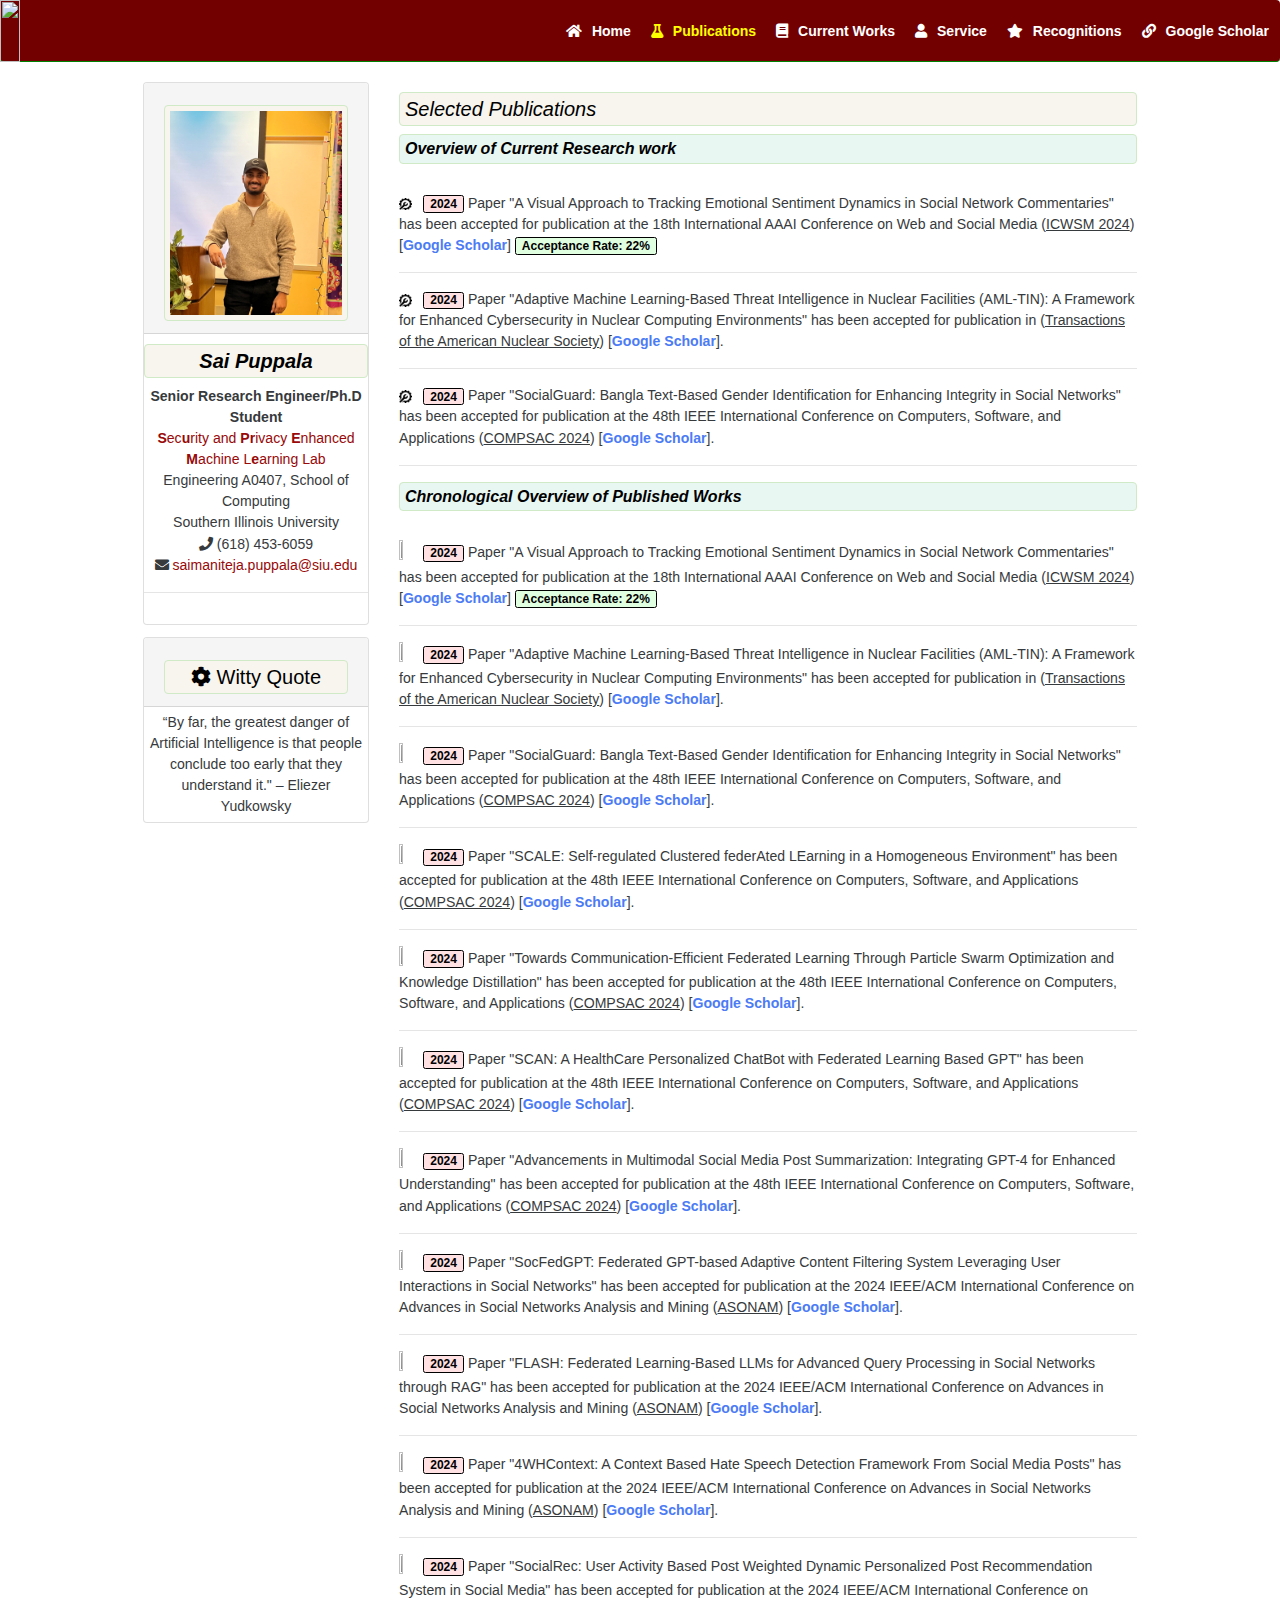
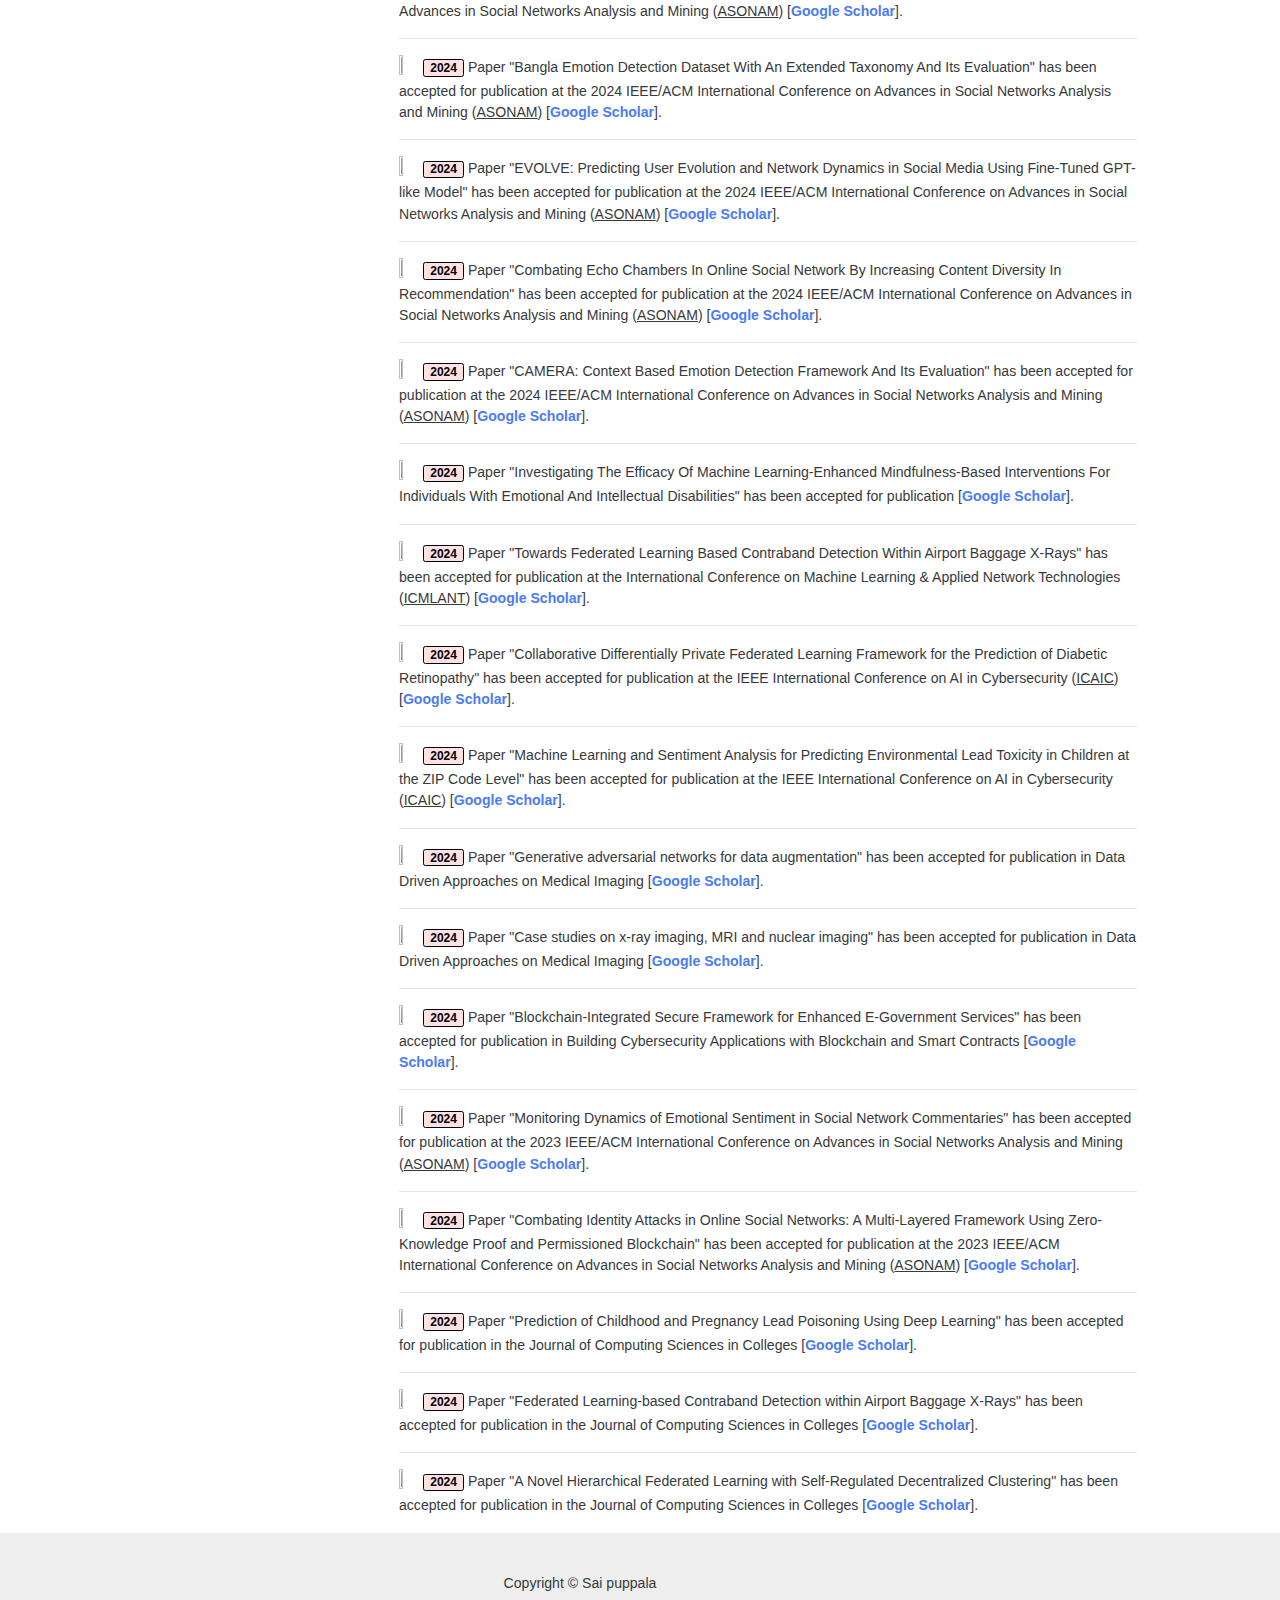
==== commit 7a4d14da: "Add files via upload" ====
--- a/publication.html
+++ b/publication.html
@@ -10,6 +10,7 @@
       <META NAME="ROBOTS" CONTENT="INDEX, FOLLOW">
       <meta property="og:title" content="About | Sai Puppala">
       <title>Sai Puppala | Publications</title>
+	  <link rel="icon" href="images/sp.png" type="image/png" />
  <link rel="stylesheet" href="https://maxcdn.bootstrapcdn.com/bootstrap/3.3.7/css/bootstrap.min.css">
     <link rel="stylesheet" href="https://cdnjs.cloudflare.com/ajax/libs/font-awesome/5.15.4/css/all.min.css">
     <!-- Bootstrap 4 CSS. This is for the alpha 3 release of Bootstrap 4. This should be updated when Bootstrap 4 is officially released. -->
@@ -320,7 +321,7 @@
 
                                         <div id="jpaper">
                                             <div class="contentText">
-				  								<h6><strong><i>Chronological Overview of Past Research Papers</i></strong></h6>
+				  								<h6><strong><i>Chronological Overview of Published Works</i></strong></h6>
 											</div>
 				<br/>
 <ul>
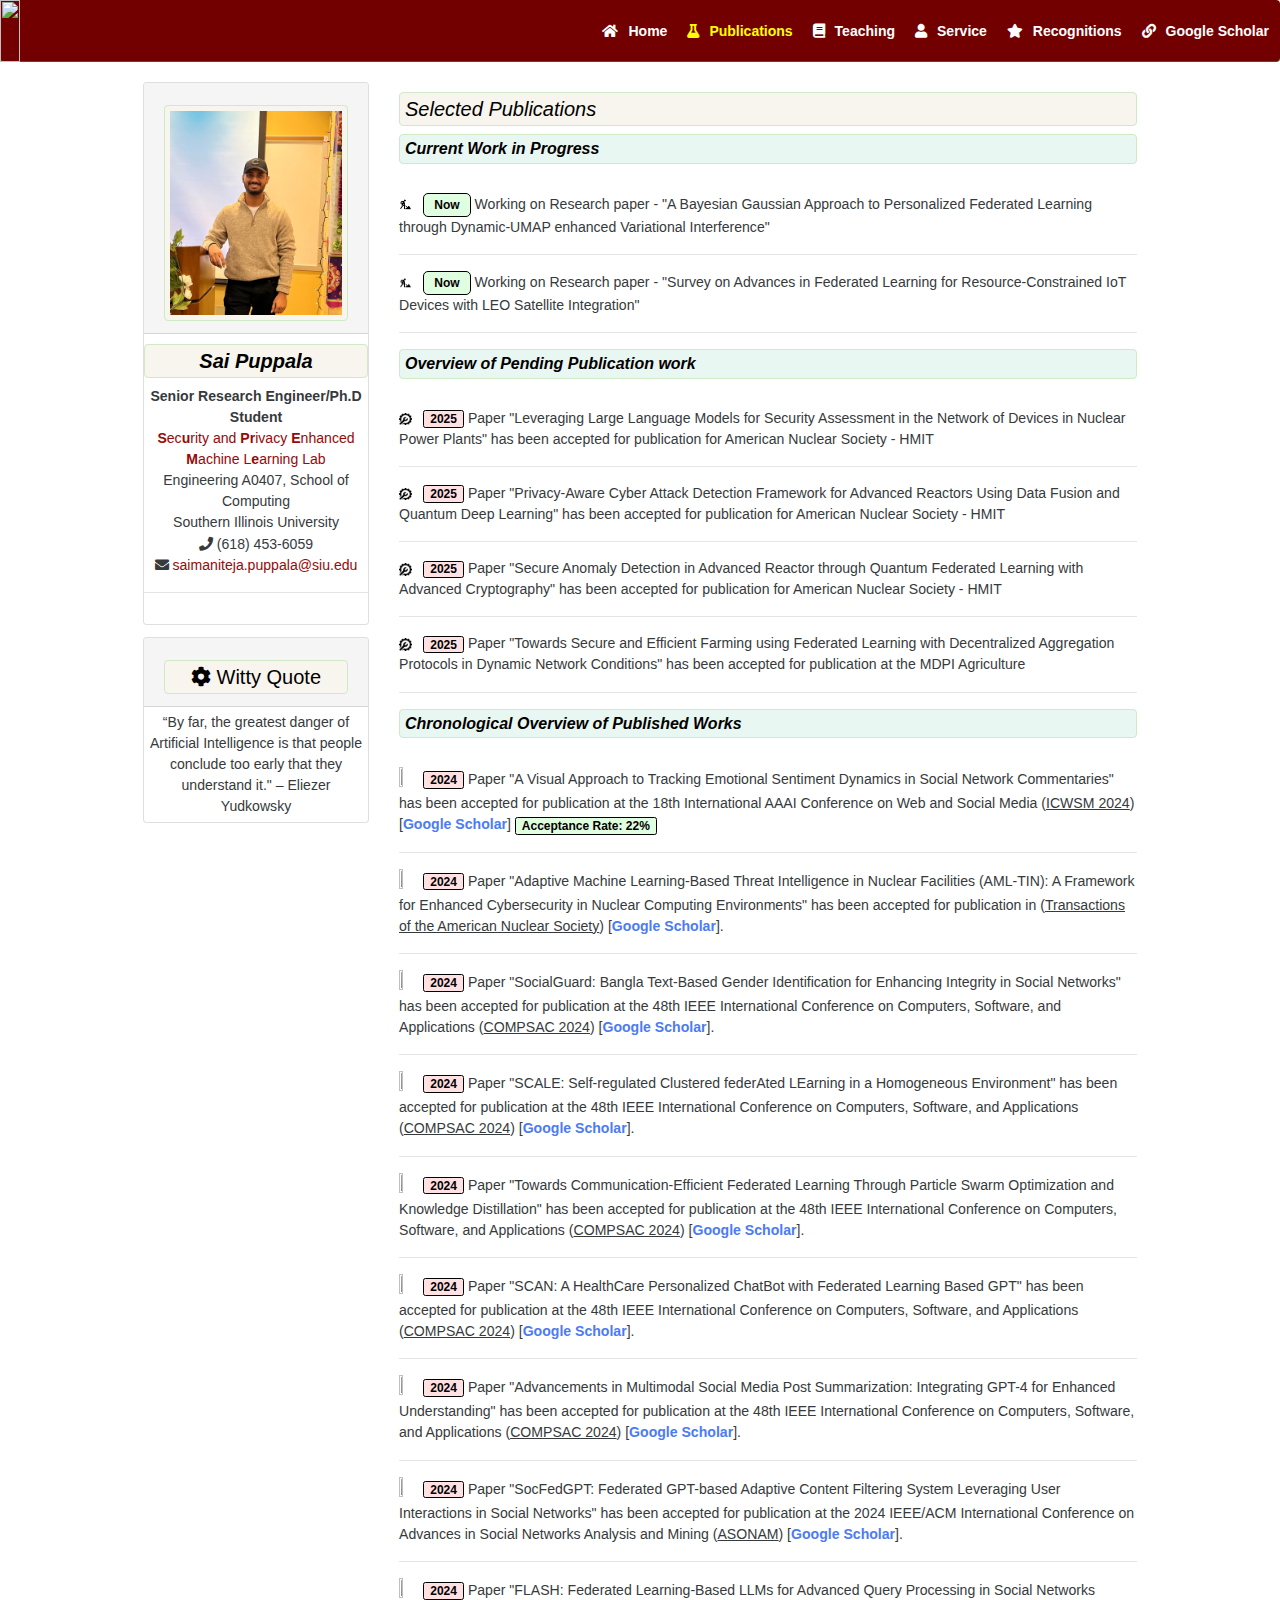
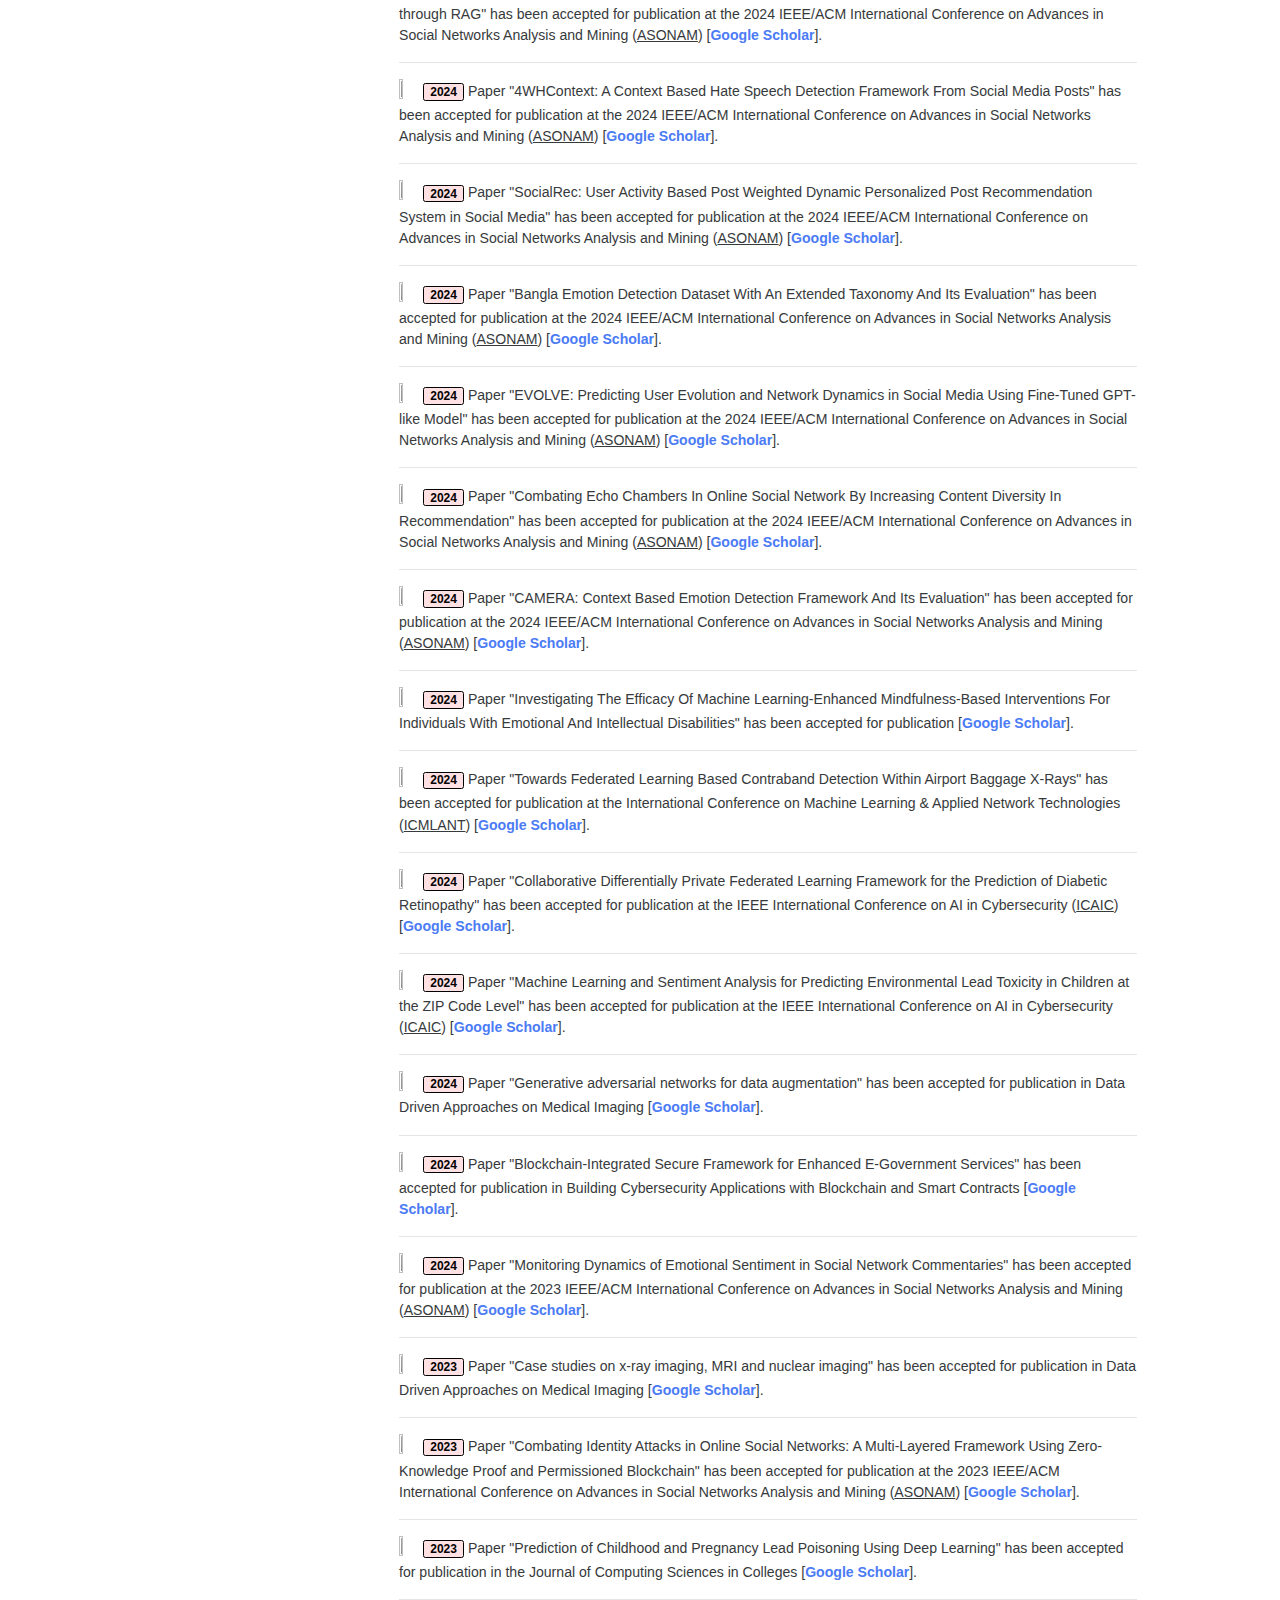
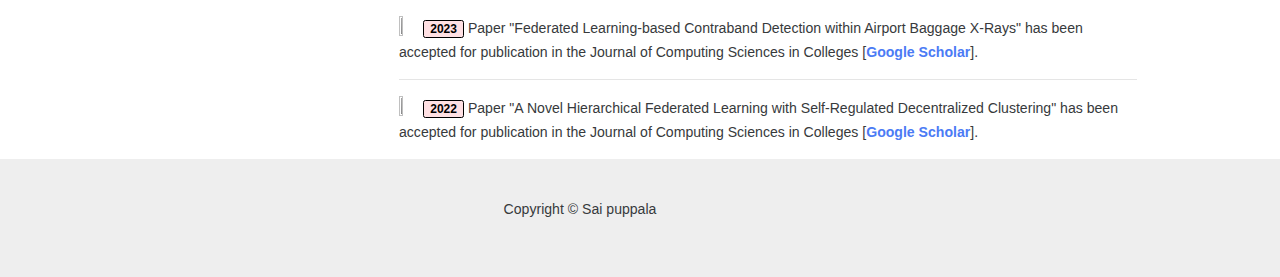
==== commit 97776299: "Add files via upload" ====
--- a/publication.html
+++ b/publication.html
@@ -200,7 +200,22 @@
 			border: 1px solid black;
         }
 		
-
+ .highlight {
+        animation: highlight-animation 1s infinite alternate;
+        padding: 5px 10px; /* Adjust padding for better appearance */
+        border-radius: 5px; /* Rounded corners */
+    }
+
+    @keyframes highlight-animation {
+        from {
+            background-color: rgba(0, 123, 255, 0.5); /* Initial highlight color */
+            color: white; /* Font color */
+        }
+        to {
+            background-color: rgba(0, 123, 255, 1); /* Final highlight color */
+            color: white; /* Font color */
+        }
+    }
 
     </style>
 
@@ -220,7 +235,7 @@
            <ul class="nav navbar-nav navbar-right"> 
 				<li><a href="index.html"><span><i class="fa fa-home" aria-hidden="true"></i> <b>Home</b></span></a></li>
 				<li class="active-new"><a href="publication.html"><span><i class="fa fa-flask" aria-hidden="true"></i> <b>Publications</b></span></a></li>
-				<li><a href=""><span><i class="fa fa-book" aria-hidden="true"></i> <b>Current Works</b></span></a></li>
+				<li><a href="teaching.html"><span><i class="fa fa-book" aria-hidden="true"></i> <b>Teaching</b></span></a></li>
 				<li><a href="service.html"><span><i class="fa fa-user" aria-hidden="true"></i> <b>Service</b></span></a></li>
 				<li><a href="recognitions.html"><span><i class="fa fa-star" aria-hidden="true"></i> <b>Recognitions</b></span></a></li>
 				<li><a href="https://scholar.google.com/citations?user=VjEGZJoAAAAJ"><span><i class="fa fa-link" aria-hidden="true"></i> <b>Google Scholar</b></span></a></li>
@@ -284,29 +299,54 @@
             <a name="TemplateInfo"></a>
                                     
                                     <h5 class="title"><i>Selected Publications</i></h5>
-
-                                 <div id="jpaper">
+									
+									    <div id="jpaper">
                                             <div class="contentText">
-				  								<h6><strong><i>Overview of Current Research work</i></strong></h6>
+				  								<h6><strong><i>Current Work in Progress</i></strong></h6>
 											</div>
 				<br/>
 <ul>
     <li>
+        <img src="./images/wip.png" width="1.7%" height="2%"> &nbsp;
+        <b><span class="badge badge-primary highlight">Now</span></b> Working on Research paper - "A Bayesian Gaussian Approach to Personalized Federated Learning through Dynamic-UMAP enhanced Variational Interference"
+    </li>
+    <hr>
+    <li>
+        <img src="./images/wip.png" width="1.7%" height="2%">  &nbsp;
+        <b><span class="badge badge-primary highlight">Now</span></b> Working on Research paper - "Survey on Advances in Federated Learning for Resource-Constrained IoT Devices with LEO Satellite Integration"
+    </li>
+    <hr>
+</ul>
+
+
+
+</div>
+
+                                 <div id="jpaper">
+                                            <div class="contentText">
+				  								<h6><strong><i>Overview of Pending Publication work</i></strong></h6>
+											</div>
+				<br/>
+<ul>
+ <li>
     <img src="./images/current.png" width="1.7%" height="2%"> &nbsp;
-     <b><span class="badge badge1-primary">2024</span> </b> Paper "A Visual Approach to Tracking Emotional Sentiment Dynamics in Social Network Commentaries" has been accepted for publication at the 18th International AAAI Conference on Web and Social Media (<u>ICWSM 2024</u>)
-    [<a href="https://scholar.google.com/scholar?q=A%20Visual%20Approach%20to%20Tracking%20Emotional%20Sentiment%20Dynamics%20in%20Social%20Network%20Commentaries" target="_blank" style="color: #4b7bf5;"><b>Google Scholar</b></a>] 
-    <span class="badge badge-primary">Acceptance Rate: <b>22%</b></span> 
+     <b><span class="badge badge1-primary">2025</span> </b> Paper "Leveraging Large Language Models for Security Assessment in the Network of Devices in Nuclear Power Plants" has been accepted for publication for American Nuclear Society - HMIT
 </li>
+<hr>
+    <li>
+    <img src="./images/current.png" width="1.7%" height="2%"> &nbsp;
+     <b><span class="badge badge1-primary">2025</span> </b> Paper "Privacy-Aware Cyber Attack Detection Framework for Advanced Reactors Using Data Fusion and Quantum Deep Learning" has been accepted for publication for American Nuclear Society - HMIT
+</li>
 
     <hr>
     <li>
         <img src="./images/current.png" width="1.7%" height="2%">  &nbsp;
-         <b><span class="badge badge1-primary">2024</span></b> Paper "Adaptive Machine Learning-Based Threat Intelligence in Nuclear Facilities (AML-TIN): A Framework for Enhanced Cybersecurity in Nuclear Computing Environments" has been accepted for publication in  (<u>Transactions of the American Nuclear Society</u>) [<a href="https://scholar.google.com/scholar?q=Adaptive%20Machine%20Learning-Based%20Threat%20Intelligence%20in%20Nuclear%20Facilities%20(AML-TIN)%3A%20A%20Framework%20for%20Enhanced%20Cybersecurity%20in%20Nuclear%20Computing%20Environments" target="_blank"  style="color: #4b7bf5;"><b>Google Scholar</b></a>].
+         <b><span class="badge badge1-primary">2025</span></b> Paper "Secure Anomaly Detection in Advanced Reactor through Quantum Federated Learning with Advanced Cryptography" has been accepted for publication for American Nuclear Society - HMIT
     </li>
     <hr>
     <li>
         <img src="./images/current.png" width="1.7%" height="2%">  &nbsp;
-         <b><span class="badge badge1-primary">2024</span></b> Paper "SocialGuard: Bangla Text-Based Gender Identification for Enhancing Integrity in Social Networks" has been accepted for publication at the 48th IEEE International Conference on Computers, Software, and Applications (<u>COMPSAC 2024</u>)  [<a href="https://scholar.google.com/scholar?q=SocialGuard%3A%20Bangla%20Text-Based%20Gender%20Identification%20for%20Enhancing%20Integrity%20in%20Social%20Networks" target="_blank" style="color: #4b7bf5;"><b>Google Scholar</b></a>].
+         <b><span class="badge badge1-primary">2025</span></b> Paper "Towards Secure and Efficient Farming using Federated Learning with Decentralized Aggregation Protocols in Dynamic Network Conditions" has been accepted for publication at the MDPI Agriculture
     </li>
     <hr>
     
@@ -428,11 +468,7 @@
         <img src="./images/images.png" width="1.7%" height="2%">  &nbsp;
          <b><span class="badge badge1-primary">2024</span></b> Paper "Generative adversarial networks for data augmentation" has been accepted for publication in Data Driven Approaches on Medical Imaging  [<a href="https://scholar.google.com/scholar?q=Generative%20adversarial%20networks%20for%20data%20augmentation" target="_blank" style="color: #4b7bf5;"><b>Google Scholar</b></a>].
     </li>
-    <hr>
-    <li>
-        <img src="./images/images.png" width="1.7%" height="2%">  &nbsp;
-         <b><span class="badge badge1-primary">2024</span></b> Paper "Case studies on x-ray imaging, MRI and nuclear imaging" has been accepted for publication in Data Driven Approaches on Medical Imaging  [<a href="https://scholar.google.com/scholar?q=Case%20studies%20on%20x-ray%20imaging%2C%20MRI%20and%20nuclear%20imaging" target="_blank" style="color: #4b7bf5;"><b>Google Scholar</b></a>].
-    </li>
+   
     <hr>
     <li>
         <img src="./images/images.png" width="1.7%" height="2%">  &nbsp;
@@ -443,25 +479,30 @@
         <img src="./images/images.png" width="1.7%" height="2%">  &nbsp;
          <b><span class="badge badge1-primary">2024</span></b> Paper "Monitoring Dynamics of Emotional Sentiment in Social Network Commentaries" has been accepted for publication at the 2023 IEEE/ACM International Conference on Advances in Social Networks Analysis and Mining (<u>ASONAM</u>)  [<a href="https://scholar.google.com/scholar?q=Monitoring%20Dynamics%20of%20Emotional%20Sentiment%20in%20Social%20Network%20Commentaries" target="_blank" style="color: #4b7bf5;"><b>Google Scholar</b></a>].
     </li>
-    <hr>
-    <li>
-        <img src="./images/images.png" width="1.7%" height="2%">  &nbsp;
-         <b><span class="badge badge1-primary">2024</span></b> Paper "Combating Identity Attacks in Online Social Networks: A Multi-Layered Framework Using Zero-Knowledge Proof and Permissioned Blockchain" has been accepted for publication at the 2023 IEEE/ACM International Conference on Advances in Social Networks Analysis and Mining (<u>ASONAM</u>)  [<a href="https://scholar.google.com/scholar?q=Combating%20Identity%20Attacks%20in%20Online%20Social%20Networks%3A%20A%20Multi-Layered%20Framework%20Using%20Zero-Knowledge%20Proof%20and%20Permissioned%20Blockchain" target="_blank" style="color: #4b7bf5;"><b>Google Scholar</b></a>].
-    </li>
-    <hr>
-    <li>
-        <img src="./images/images.png" width="1.7%" height="2%">  &nbsp;
-         <b><span class="badge badge1-primary">2024</span></b> Paper "Prediction of Childhood and Pregnancy Lead Poisoning Using Deep Learning" has been accepted for publication in the Journal of Computing Sciences in Colleges  [<a href="https://scholar.google.com/scholar?q=Prediction%20of%20Childhood%20and%20Pregnancy%20Lead%20Poisoning%20Using%20Deep%20Learning" target="_blank" style="color: #4b7bf5;"><b>Google Scholar</b></a>].
-    </li>
-    <hr>
-    <li>
-        <img src="./images/images.png" width="1.7%" height="2%">  &nbsp;
-         <b><span class="badge badge1-primary">2024</span></b> Paper "Federated Learning-based Contraband Detection within Airport Baggage X-Rays" has been accepted for publication in the Journal of Computing Sciences in Colleges  [<a href="https://scholar.google.com/scholar?q=Federated%20Learning-based%20Contraband%20Detection%20within%20Airport%20Baggage%20X-Rays" target="_blank" style="color: #4b7bf5;"><b>Google Scholar</b></a>].
-    </li>
-    <hr>
-    <li>
-        <img src="./images/images.png" width="1.7%" height="2%">  &nbsp;
-         <b><span class="badge badge1-primary">2024</span></b> Paper "A Novel Hierarchical Federated Learning with Self-Regulated Decentralized Clustering" has been accepted for publication in the Journal of Computing Sciences in Colleges  [<a href="https://scholar.google.com/scholar?q=A%20Novel%20Hierarchical%20Federated%20Learning%20with%20Self-Regulated%20Decentralized%20Clustering" target="_blank" style="color: #4b7bf5;"><b>Google Scholar</b></a>].
+	 <hr>
+    <li>
+        <img src="./images/images.png" width="1.7%" height="2%">  &nbsp;
+         <b><span class="badge badge1-primary">2023</span></b> Paper "Case studies on x-ray imaging, MRI and nuclear imaging" has been accepted for publication in Data Driven Approaches on Medical Imaging  [<a href="https://scholar.google.com/scholar?q=Case%20studies%20on%20x-ray%20imaging%2C%20MRI%20and%20nuclear%20imaging" target="_blank" style="color: #4b7bf5;"><b>Google Scholar</b></a>].
+    </li>
+    <hr>
+    <li>
+        <img src="./images/images.png" width="1.7%" height="2%">  &nbsp;
+         <b><span class="badge badge1-primary">2023</span></b> Paper "Combating Identity Attacks in Online Social Networks: A Multi-Layered Framework Using Zero-Knowledge Proof and Permissioned Blockchain" has been accepted for publication at the 2023 IEEE/ACM International Conference on Advances in Social Networks Analysis and Mining (<u>ASONAM</u>)  [<a href="https://scholar.google.com/scholar?q=Combating%20Identity%20Attacks%20in%20Online%20Social%20Networks%3A%20A%20Multi-Layered%20Framework%20Using%20Zero-Knowledge%20Proof%20and%20Permissioned%20Blockchain" target="_blank" style="color: #4b7bf5;"><b>Google Scholar</b></a>].
+    </li>
+    <hr>
+    <li>
+        <img src="./images/images.png" width="1.7%" height="2%">  &nbsp;
+         <b><span class="badge badge1-primary">2023</span></b> Paper "Prediction of Childhood and Pregnancy Lead Poisoning Using Deep Learning" has been accepted for publication in the Journal of Computing Sciences in Colleges  [<a href="https://scholar.google.com/scholar?q=Prediction%20of%20Childhood%20and%20Pregnancy%20Lead%20Poisoning%20Using%20Deep%20Learning" target="_blank" style="color: #4b7bf5;"><b>Google Scholar</b></a>].
+    </li>
+    <hr>
+    <li>
+        <img src="./images/images.png" width="1.7%" height="2%">  &nbsp;
+         <b><span class="badge badge1-primary">2023</span></b> Paper "Federated Learning-based Contraband Detection within Airport Baggage X-Rays" has been accepted for publication in the Journal of Computing Sciences in Colleges  [<a href="https://scholar.google.com/scholar?q=Federated%20Learning-based%20Contraband%20Detection%20within%20Airport%20Baggage%20X-Rays" target="_blank" style="color: #4b7bf5;"><b>Google Scholar</b></a>].
+    </li>
+    <hr>
+    <li>
+        <img src="./images/images.png" width="1.7%" height="2%">  &nbsp;
+         <b><span class="badge badge1-primary">2022</span></b> Paper "A Novel Hierarchical Federated Learning with Self-Regulated Decentralized Clustering" has been accepted for publication in the Journal of Computing Sciences in Colleges  [<a href="https://scholar.google.com/scholar?q=A%20Novel%20Hierarchical%20Federated%20Learning%20with%20Self-Regulated%20Decentralized%20Clustering" target="_blank" style="color: #4b7bf5;"><b>Google Scholar</b></a>].
     </li>
 </ul>
 
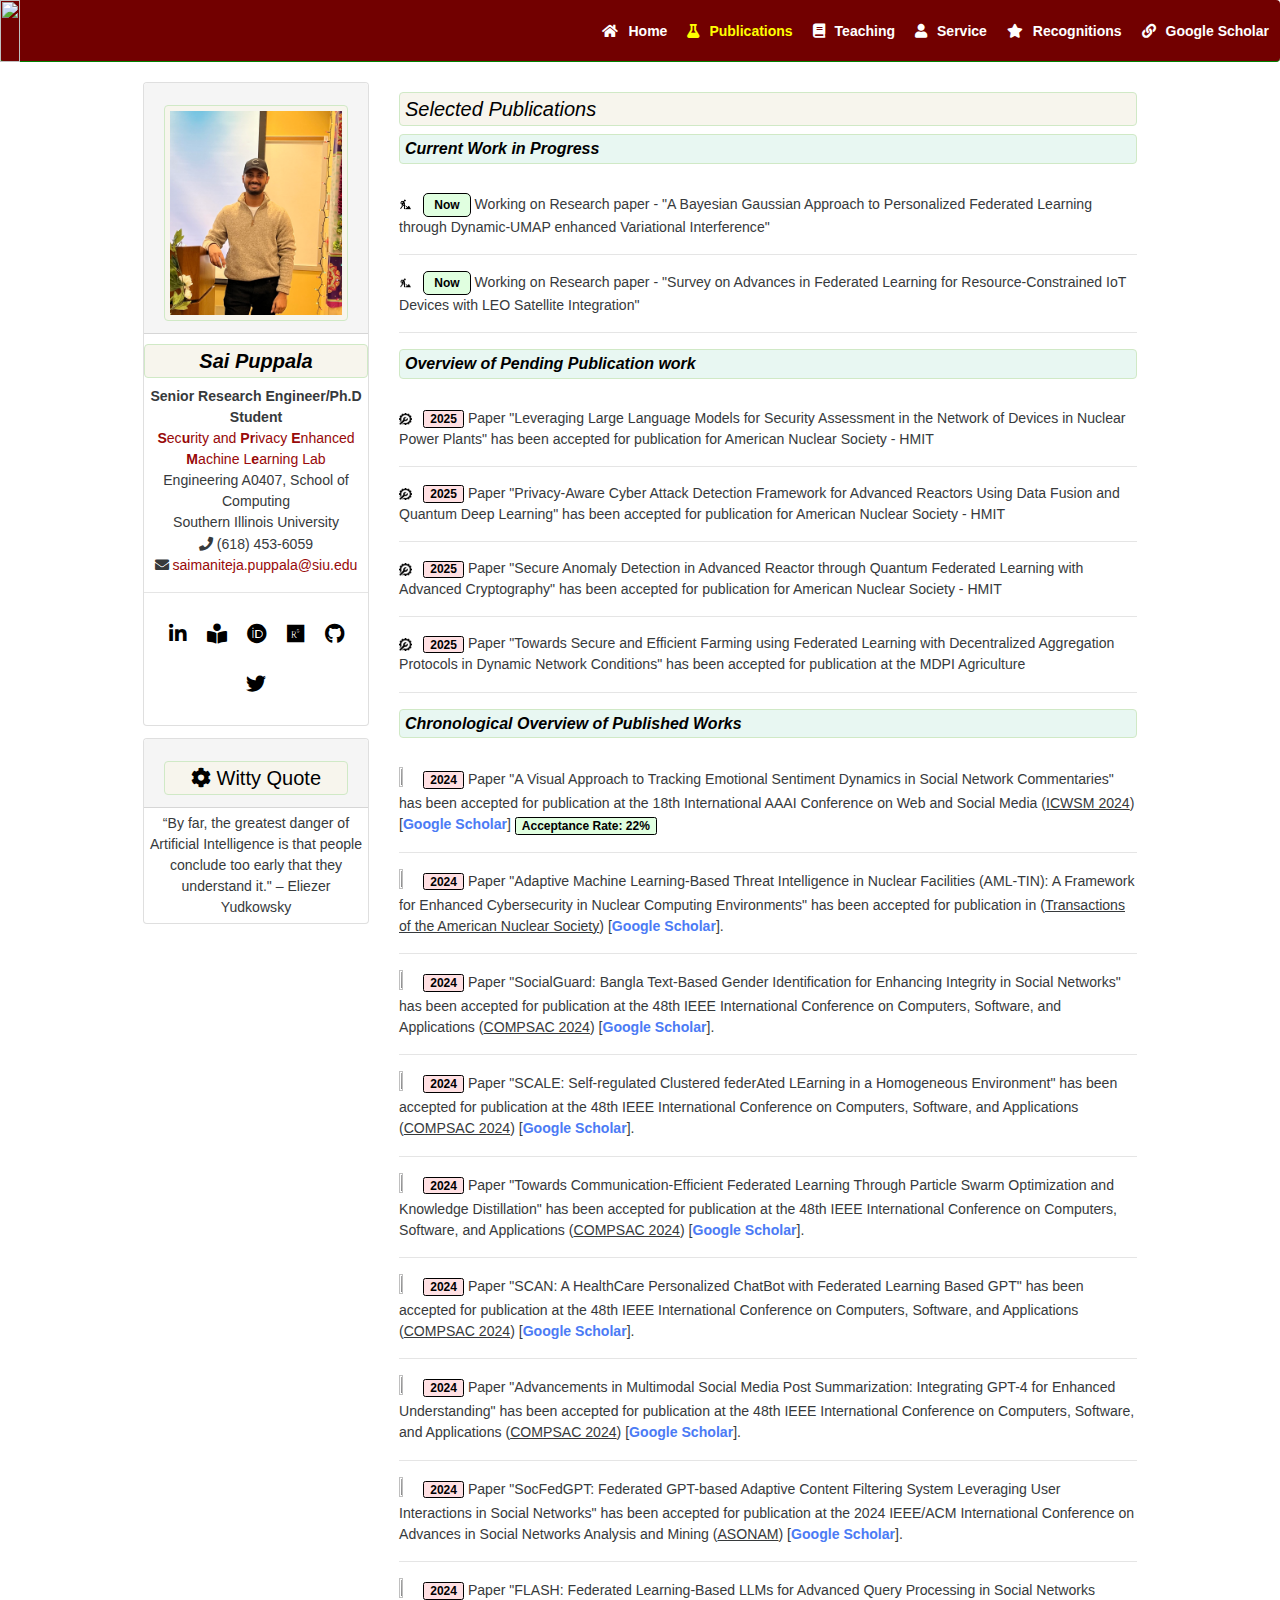
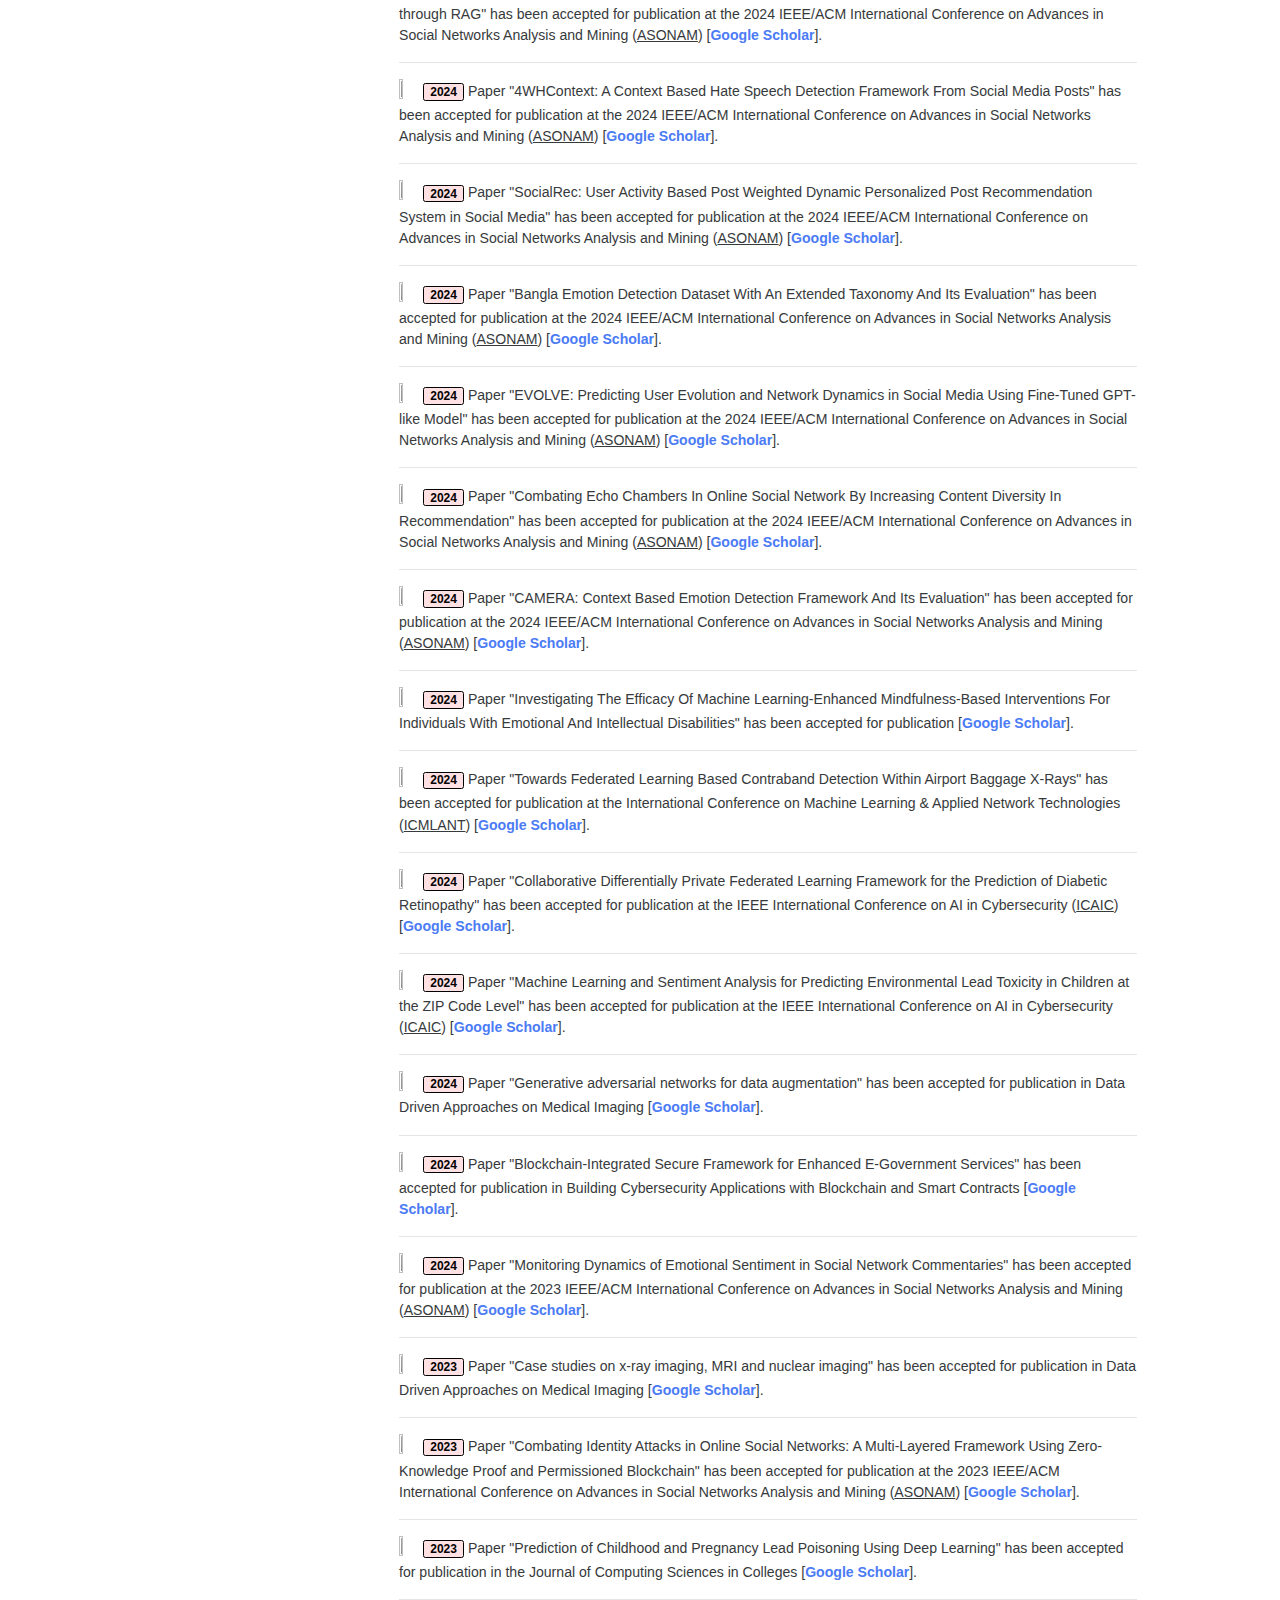
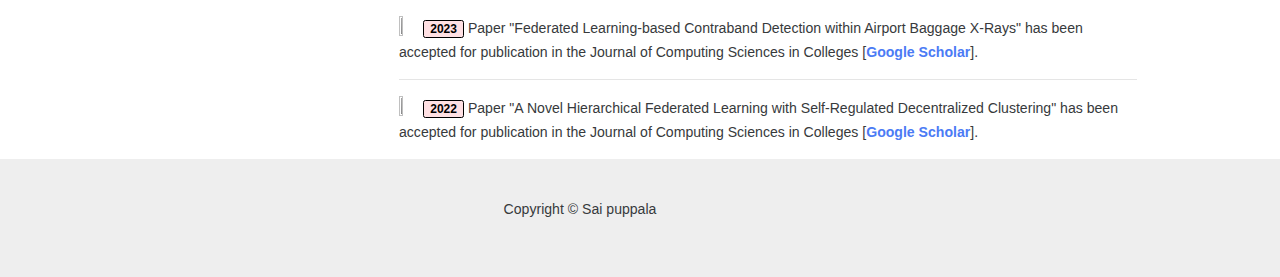
==== commit e83242a8: "Add files via upload" ====
--- a/publication.html
+++ b/publication.html
@@ -217,6 +217,25 @@
         }
     }
 
+.social-icons {
+            display: flex;
+            flex-wrap: wrap; /* Allow items to wrap to the next line */
+            justify-content: center; /* Center the icons horizontally */
+            list-style: none; /* Remove bullet points */
+            padding: 0; /* Remove padding */
+        }
+        .social-icons li {
+            margin: 10px; /* Space between icons */
+        }
+        .social-icons a {
+            text-decoration: none; /* Remove underline */
+            color: #000; /* Default icon color */
+            font-size: 20px; /* Icon size */
+            transition: color 0.3s; /* Smooth color transition */
+        }
+        .social-icons a:hover {
+            color: #0077b5; /* Change color on hover */
+        }
     </style>
 
 </head>
@@ -261,7 +280,7 @@
 				<h5 style="text-align: center;"><strong><i>Sai Puppala</i></strong></h5>
 				<div class="card-text">
 					<b>Senior Research Engineer/Ph.D Student</b>
-					<br><a href="https://www2.cs.siu.edu/~stalukder/supremelab/index.html"><b>S</b>ec<b>u</b>rity and <b>Pr</b>ivacy <b>E</b>nhanced <b>M</b>achine L<b>e</b>arning Lab</a>
+					<br><a href="https://www.cs.utep.edu/stalukder/supremelab/"><b>S</b>ec<b>u</b>rity and <b>Pr</b>ivacy <b>E</b>nhanced <b>M</b>achine L<b>e</b>arning Lab</a>
                      <br>Engineering A0407, School of Computing
                      <br>Southern Illinois University
                      <br><i class="fa fa-phone" aria-hidden="true"></i> (618) 453-6059
@@ -269,9 +288,16 @@
 
 				</div>
 				<hr>
-				<div class="card-container">
-    
-    </div>
+					<div class="card-text">
+					<ul class="social-icons">
+					 <li><a href="https://www.linkedin.com" target="_blank"><i class="fab fa-linkedin-in"></i></a></li>
+					<li><a href="https://scholar.google.com" target="_blank"><i class="fas fa-book-reader"></i></a></li>
+					<li><a href="https://orcid.org" target="_blank"><i class="fab fa-orcid"></i></a></li>
+					<li><a href="https://www.researchgate.net" target="_blank"><i class="fab fa-researchgate"></i></a></li>
+					<li><a href="https://github.com" target="_blank"><i class="fab fa-github"></i></a></li>
+					<li><a href="https://twitter.com" target="_blank"><i class="fab fa-twitter"></i></a></li>
+					</ul>
+					</div>
 				
 			</div>
 
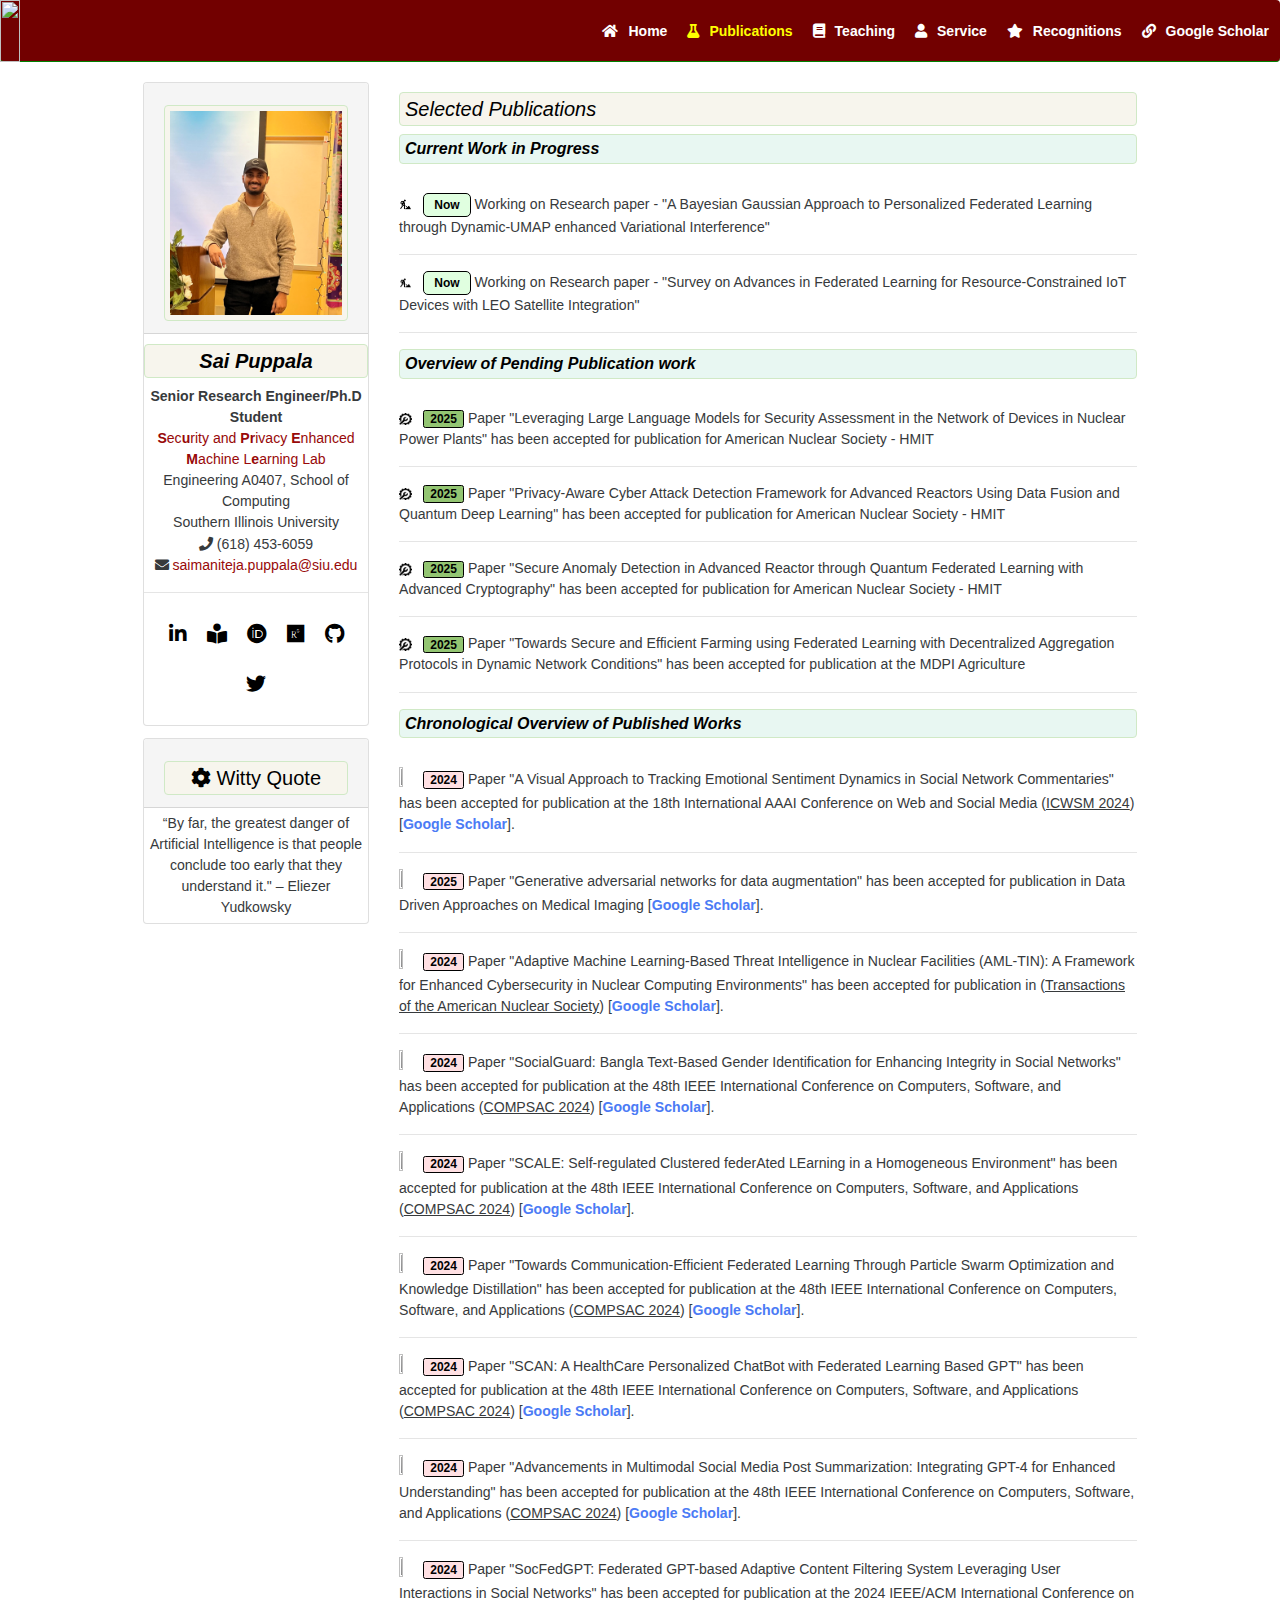
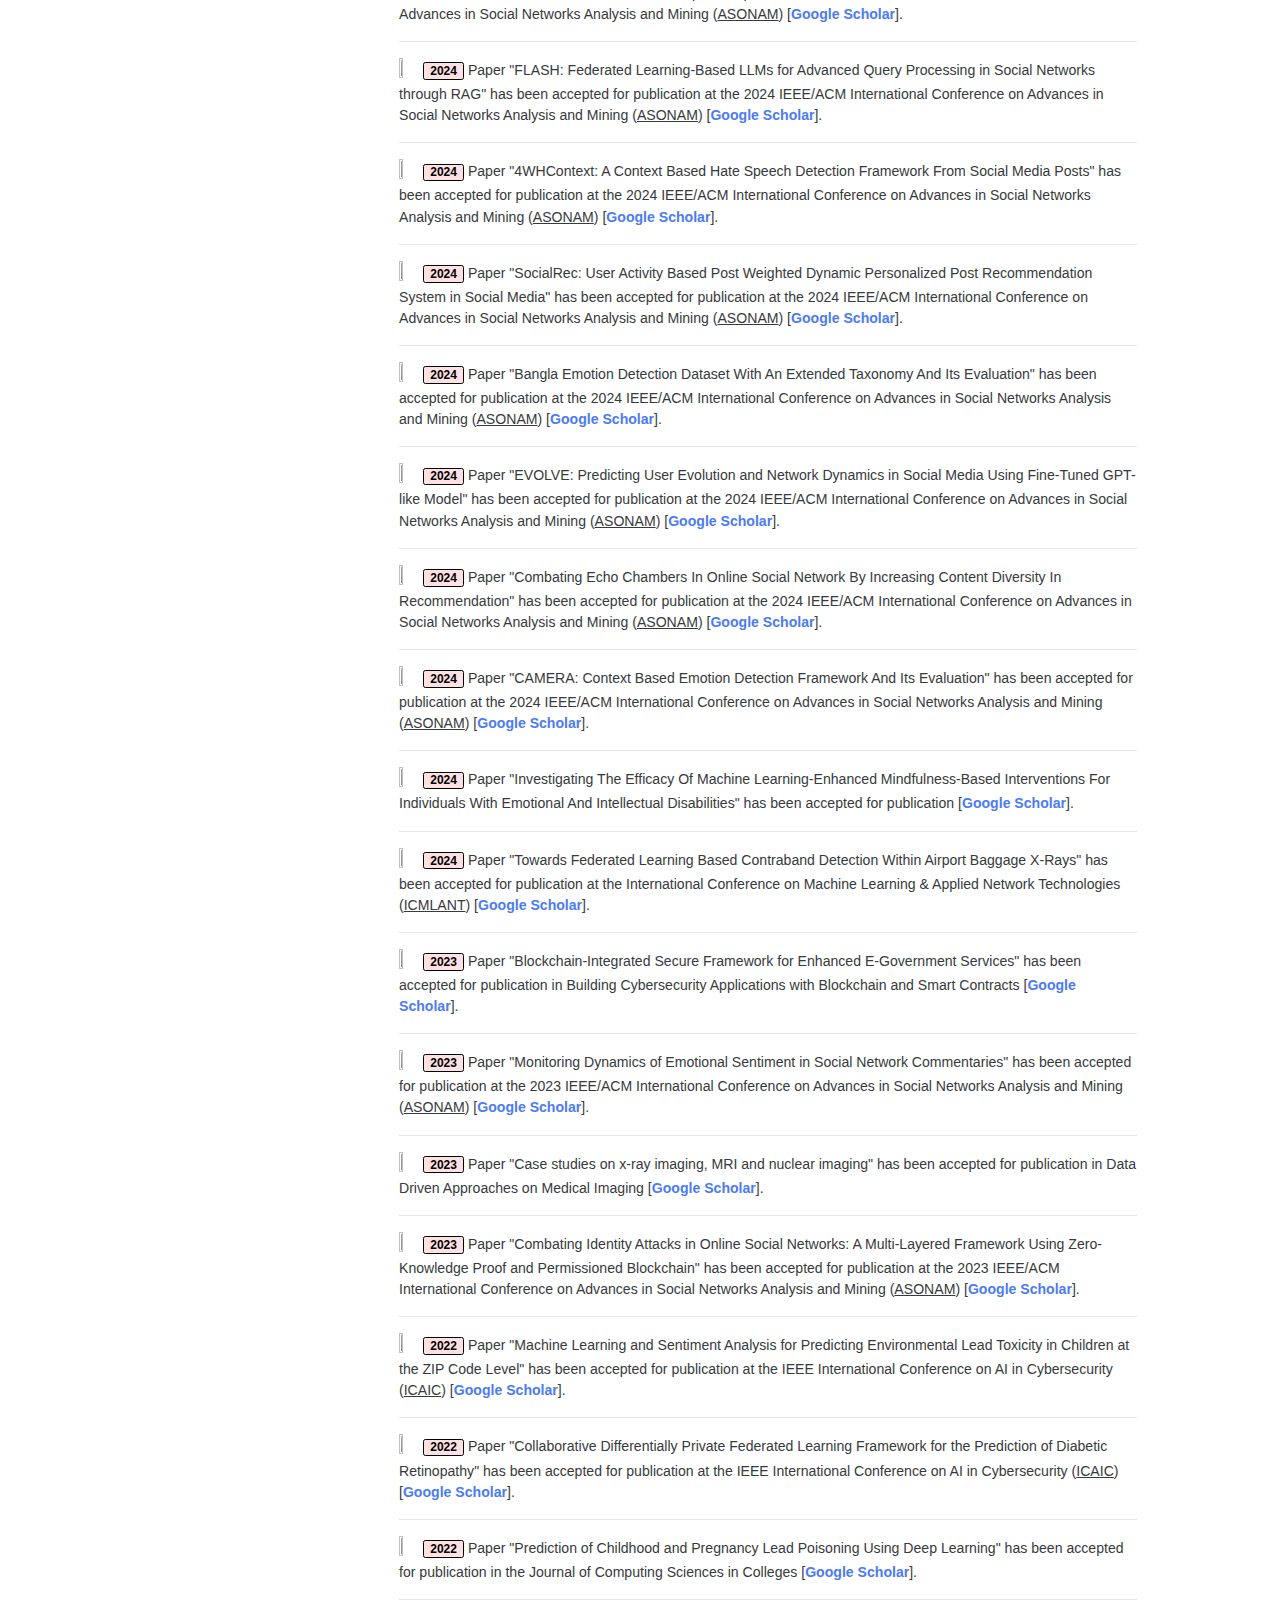
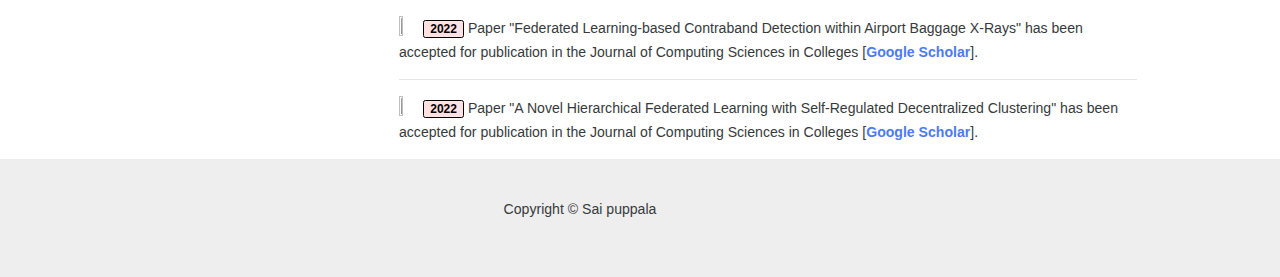
==== commit da8cfdee: "Add files via upload" ====
--- a/publication.html
+++ b/publication.html
@@ -192,6 +192,14 @@
 	
 }
 
+.badge2-primary {
+            background-color: #93C572; /* Primary color */
+            color: black; /* Text color */
+            padding: 0.15em 0.5em; /* Padding for better appearance */
+            border-radius: 0.15rem; /* Rounded corners */
+			border: 1px solid black;
+        }
+
 .badge1-primary {
             background-color: #ffe0e3; /* Primary color */
             color: black; /* Text color */
@@ -208,7 +216,7 @@
 
     @keyframes highlight-animation {
         from {
-            background-color: rgba(0, 123, 255, 0.5); /* Initial highlight color */
+            background-color: rgba(0, 123, 255, 0.3); /* Initial highlight color */
             color: white; /* Font color */
         }
         to {
@@ -290,10 +298,10 @@
 				<hr>
 					<div class="card-text">
 					<ul class="social-icons">
-					 <li><a href="https://www.linkedin.com" target="_blank"><i class="fab fa-linkedin-in"></i></a></li>
-					<li><a href="https://scholar.google.com" target="_blank"><i class="fas fa-book-reader"></i></a></li>
-					<li><a href="https://orcid.org" target="_blank"><i class="fab fa-orcid"></i></a></li>
-					<li><a href="https://www.researchgate.net" target="_blank"><i class="fab fa-researchgate"></i></a></li>
+					 <li><a href="https://www.linkedin.com/in/sai-p-7bab141b2/" target="_blank"><i class="fab fa-linkedin-in"></i></a></li>
+					<li><a href="https://scholar.google.com/citations?user=VjEGZJoAAAAJ&hl=en" target="_blank"><i class="fas fa-book-reader"></i></a></li>
+					<li><a href="https://orcid.org/0009-0008-0334-5756" target="_blank"><i class="fab fa-orcid"></i></a></li>
+					<li><a href="https://www.researchgate.net/profile/Sai-Puppala-5?_sg=WdqImkPeRl54mr4klyYRl1fW-ZHe-Wb8Ww9Dxc65oI4Cdv2EI5r2zdlgFjaKTrVkvnFKg2422aYvFYA&_tp=eyJjb250ZXh0Ijp7ImZpcnN0UGFnZSI6Il9kaXJlY3QiLCJwYWdlIjoiX2RpcmVjdCJ9fQ" target="_blank"><i class="fab fa-researchgate"></i></a></li>
 					<li><a href="https://github.com" target="_blank"><i class="fab fa-github"></i></a></li>
 					<li><a href="https://twitter.com" target="_blank"><i class="fab fa-twitter"></i></a></li>
 					</ul>
@@ -356,23 +364,23 @@
 <ul>
  <li>
     <img src="./images/current.png" width="1.7%" height="2%"> &nbsp;
-     <b><span class="badge badge1-primary">2025</span> </b> Paper "Leveraging Large Language Models for Security Assessment in the Network of Devices in Nuclear Power Plants" has been accepted for publication for American Nuclear Society - HMIT
+     <b><span class="badge badge2-primary">2025</span> </b> Paper "Leveraging Large Language Models for Security Assessment in the Network of Devices in Nuclear Power Plants" has been accepted for publication for American Nuclear Society - HMIT
 </li>
 <hr>
     <li>
     <img src="./images/current.png" width="1.7%" height="2%"> &nbsp;
-     <b><span class="badge badge1-primary">2025</span> </b> Paper "Privacy-Aware Cyber Attack Detection Framework for Advanced Reactors Using Data Fusion and Quantum Deep Learning" has been accepted for publication for American Nuclear Society - HMIT
+     <b><span class="badge badge2-primary">2025</span> </b> Paper "Privacy-Aware Cyber Attack Detection Framework for Advanced Reactors Using Data Fusion and Quantum Deep Learning" has been accepted for publication for American Nuclear Society - HMIT
 </li>
 
     <hr>
     <li>
         <img src="./images/current.png" width="1.7%" height="2%">  &nbsp;
-         <b><span class="badge badge1-primary">2025</span></b> Paper "Secure Anomaly Detection in Advanced Reactor through Quantum Federated Learning with Advanced Cryptography" has been accepted for publication for American Nuclear Society - HMIT
+         <b><span class="badge badge2-primary">2025</span></b> Paper "Secure Anomaly Detection in Advanced Reactor through Quantum Federated Learning with Advanced Cryptography" has been accepted for publication for American Nuclear Society - HMIT
     </li>
     <hr>
     <li>
         <img src="./images/current.png" width="1.7%" height="2%">  &nbsp;
-         <b><span class="badge badge1-primary">2025</span></b> Paper "Towards Secure and Efficient Farming using Federated Learning with Decentralized Aggregation Protocols in Dynamic Network Conditions" has been accepted for publication at the MDPI Agriculture
+         <b><span class="badge badge2-primary">2025</span></b> Paper "Towards Secure and Efficient Farming using Federated Learning with Decentralized Aggregation Protocols in Dynamic Network Conditions" has been accepted for publication at the MDPI Agriculture
     </li>
     <hr>
     
@@ -394,10 +402,15 @@
     <li>
     <img src="./images/images.png" width="1.7%" height="2%"> &nbsp;
      <b><span class="badge badge1-primary">2024</span> </b> Paper "A Visual Approach to Tracking Emotional Sentiment Dynamics in Social Network Commentaries" has been accepted for publication at the 18th International AAAI Conference on Web and Social Media (<u>ICWSM 2024</u>)
-    [<a href="https://scholar.google.com/scholar?q=A%20Visual%20Approach%20to%20Tracking%20Emotional%20Sentiment%20Dynamics%20in%20Social%20Network%20Commentaries" target="_blank" style="color: #4b7bf5;"><b>Google Scholar</b></a>] 
-    <span class="badge badge-primary">Acceptance Rate: <b>22%</b></span> 
+    [<a href="https://scholar.google.com/scholar?q=A%20Visual%20Approach%20to%20Tracking%20Emotional%20Sentiment%20Dynamics%20in%20Social%20Network%20Commentaries" target="_blank" style="color: #4b7bf5;"><b>Google Scholar</b></a>].
+    
 </li>
 
+<hr>
+    <li>
+        <img src="./images/images.png" width="1.7%" height="2%">  &nbsp;
+         <b><span class="badge badge1-primary">2025</span></b> Paper "Generative adversarial networks for data augmentation" has been accepted for publication in Data Driven Approaches on Medical Imaging  [<a href="https://scholar.google.com/scholar?q=Generative%20adversarial%20networks%20for%20data%20augmentation" target="_blank" style="color: #4b7bf5;"><b>Google Scholar</b></a>].
+    </li>
     <hr>
     <li>
         <img src="./images/images.png" width="1.7%" height="2%">  &nbsp;
@@ -479,31 +492,18 @@
         <img src="./images/images.png" width="1.7%" height="2%">  &nbsp;
          <b><span class="badge badge1-primary">2024</span></b> Paper "Towards Federated Learning Based Contraband Detection Within Airport Baggage X-Rays" has been accepted for publication at the International Conference on Machine Learning & Applied Network Technologies (<u>ICMLANT</u>)  [<a href="https://scholar.google.com/scholar?q=Towards%20Federated%20Learning%20Based%20Contraband%20Detection%20Within%20Airport%20Baggage%20X-Rays" target="_blank" style="color: #4b7bf5;"><b>Google Scholar</b></a>].
     </li>
-    <hr>
-    <li>
-        <img src="./images/images.png" width="1.7%" height="2%">  &nbsp;
-         <b><span class="badge badge1-primary">2024</span></b> Paper "Collaborative Differentially Private Federated Learning Framework for the Prediction of Diabetic Retinopathy" has been accepted for publication at the IEEE International Conference on AI in Cybersecurity (<u>ICAIC</u>)  [<a href="https://scholar.google.com/scholar?q=Collaborative%20Differentially%20Private%20Federated%20Learning%20Framework%20for%20the%20Prediction%20of%20Diabetic%20Retinopathy" target="_blank" style="color: #4b7bf5;"><b>Google Scholar</b></a>].
-    </li>
-    <hr>
-    <li>
-        <img src="./images/images.png" width="1.7%" height="2%">  &nbsp;
-         <b><span class="badge badge1-primary">2024</span></b> Paper "Machine Learning and Sentiment Analysis for Predicting Environmental Lead Toxicity in Children at the ZIP Code Level" has been accepted for publication at the IEEE International Conference on AI in Cybersecurity (<u>ICAIC</u>)  [<a href="https://scholar.google.com/scholar?q=Machine%20Learning%20and%20Sentiment%20Analysis%20for%20Predicting%20Environmental%20Lead%20Toxicity%20in%20Children%20at%20the%20ZIP%20Code%20Level" target="_blank" style="color: #4b7bf5;"><b>Google Scholar</b></a>].
-    </li>
-    <hr>
-    <li>
-        <img src="./images/images.png" width="1.7%" height="2%">  &nbsp;
-         <b><span class="badge badge1-primary">2024</span></b> Paper "Generative adversarial networks for data augmentation" has been accepted for publication in Data Driven Approaches on Medical Imaging  [<a href="https://scholar.google.com/scholar?q=Generative%20adversarial%20networks%20for%20data%20augmentation" target="_blank" style="color: #4b7bf5;"><b>Google Scholar</b></a>].
-    </li>
+    
+    
    
     <hr>
     <li>
         <img src="./images/images.png" width="1.7%" height="2%">  &nbsp;
-         <b><span class="badge badge1-primary">2024</span></b> Paper "Blockchain-Integrated Secure Framework for Enhanced E-Government Services" has been accepted for publication in Building Cybersecurity Applications with Blockchain and Smart Contracts  [<a href="https://scholar.google.com/scholar?q=Blockchain-Integrated%20Secure%20Framework%20for%20Enhanced%20E-Government%20Services" target="_blank" style="color: #4b7bf5;"><b>Google Scholar</b></a>].
-    </li>
-    <hr>
-    <li>
-        <img src="./images/images.png" width="1.7%" height="2%">  &nbsp;
-         <b><span class="badge badge1-primary">2024</span></b> Paper "Monitoring Dynamics of Emotional Sentiment in Social Network Commentaries" has been accepted for publication at the 2023 IEEE/ACM International Conference on Advances in Social Networks Analysis and Mining (<u>ASONAM</u>)  [<a href="https://scholar.google.com/scholar?q=Monitoring%20Dynamics%20of%20Emotional%20Sentiment%20in%20Social%20Network%20Commentaries" target="_blank" style="color: #4b7bf5;"><b>Google Scholar</b></a>].
+         <b><span class="badge badge1-primary">2023</span></b> Paper "Blockchain-Integrated Secure Framework for Enhanced E-Government Services" has been accepted for publication in Building Cybersecurity Applications with Blockchain and Smart Contracts  [<a href="https://scholar.google.com/scholar?q=Blockchain-Integrated%20Secure%20Framework%20for%20Enhanced%20E-Government%20Services" target="_blank" style="color: #4b7bf5;"><b>Google Scholar</b></a>].
+    </li>
+    <hr>
+    <li>
+        <img src="./images/images.png" width="1.7%" height="2%">  &nbsp;
+         <b><span class="badge badge1-primary">2023</span></b> Paper "Monitoring Dynamics of Emotional Sentiment in Social Network Commentaries" has been accepted for publication at the 2023 IEEE/ACM International Conference on Advances in Social Networks Analysis and Mining (<u>ASONAM</u>)  [<a href="https://scholar.google.com/scholar?q=Monitoring%20Dynamics%20of%20Emotional%20Sentiment%20in%20Social%20Network%20Commentaries" target="_blank" style="color: #4b7bf5;"><b>Google Scholar</b></a>].
     </li>
 	 <hr>
     <li>
@@ -515,15 +515,25 @@
         <img src="./images/images.png" width="1.7%" height="2%">  &nbsp;
          <b><span class="badge badge1-primary">2023</span></b> Paper "Combating Identity Attacks in Online Social Networks: A Multi-Layered Framework Using Zero-Knowledge Proof and Permissioned Blockchain" has been accepted for publication at the 2023 IEEE/ACM International Conference on Advances in Social Networks Analysis and Mining (<u>ASONAM</u>)  [<a href="https://scholar.google.com/scholar?q=Combating%20Identity%20Attacks%20in%20Online%20Social%20Networks%3A%20A%20Multi-Layered%20Framework%20Using%20Zero-Knowledge%20Proof%20and%20Permissioned%20Blockchain" target="_blank" style="color: #4b7bf5;"><b>Google Scholar</b></a>].
     </li>
-    <hr>
-    <li>
-        <img src="./images/images.png" width="1.7%" height="2%">  &nbsp;
-         <b><span class="badge badge1-primary">2023</span></b> Paper "Prediction of Childhood and Pregnancy Lead Poisoning Using Deep Learning" has been accepted for publication in the Journal of Computing Sciences in Colleges  [<a href="https://scholar.google.com/scholar?q=Prediction%20of%20Childhood%20and%20Pregnancy%20Lead%20Poisoning%20Using%20Deep%20Learning" target="_blank" style="color: #4b7bf5;"><b>Google Scholar</b></a>].
-    </li>
-    <hr>
-    <li>
-        <img src="./images/images.png" width="1.7%" height="2%">  &nbsp;
-         <b><span class="badge badge1-primary">2023</span></b> Paper "Federated Learning-based Contraband Detection within Airport Baggage X-Rays" has been accepted for publication in the Journal of Computing Sciences in Colleges  [<a href="https://scholar.google.com/scholar?q=Federated%20Learning-based%20Contraband%20Detection%20within%20Airport%20Baggage%20X-Rays" target="_blank" style="color: #4b7bf5;"><b>Google Scholar</b></a>].
+	<hr>
+    <li>
+        <img src="./images/images.png" width="1.7%" height="2%">  &nbsp;
+         <b><span class="badge badge1-primary">2022</span></b> Paper "Machine Learning and Sentiment Analysis for Predicting Environmental Lead Toxicity in Children at the ZIP Code Level" has been accepted for publication at the IEEE International Conference on AI in Cybersecurity (<u>ICAIC</u>)  [<a href="https://scholar.google.com/scholar?q=Machine%20Learning%20and%20Sentiment%20Analysis%20for%20Predicting%20Environmental%20Lead%20Toxicity%20in%20Children%20at%20the%20ZIP%20Code%20Level" target="_blank" style="color: #4b7bf5;"><b>Google Scholar</b></a>].
+    </li>
+    <hr>
+    <li>
+        <img src="./images/images.png" width="1.7%" height="2%">  &nbsp;
+         <b><span class="badge badge1-primary">2022</span></b> Paper "Collaborative Differentially Private Federated Learning Framework for the Prediction of Diabetic Retinopathy" has been accepted for publication at the IEEE International Conference on AI in Cybersecurity (<u>ICAIC</u>)  [<a href="https://scholar.google.com/scholar?q=Collaborative%20Differentially%20Private%20Federated%20Learning%20Framework%20for%20the%20Prediction%20of%20Diabetic%20Retinopathy" target="_blank" style="color: #4b7bf5;"><b>Google Scholar</b></a>].
+    </li>
+    <hr>
+    <li>
+        <img src="./images/images.png" width="1.7%" height="2%">  &nbsp;
+         <b><span class="badge badge1-primary">2022</span></b> Paper "Prediction of Childhood and Pregnancy Lead Poisoning Using Deep Learning" has been accepted for publication in the Journal of Computing Sciences in Colleges  [<a href="https://scholar.google.com/scholar?q=Prediction%20of%20Childhood%20and%20Pregnancy%20Lead%20Poisoning%20Using%20Deep%20Learning" target="_blank" style="color: #4b7bf5;"><b>Google Scholar</b></a>].
+    </li>
+    <hr>
+    <li>
+        <img src="./images/images.png" width="1.7%" height="2%">  &nbsp;
+         <b><span class="badge badge1-primary">2022</span></b> Paper "Federated Learning-based Contraband Detection within Airport Baggage X-Rays" has been accepted for publication in the Journal of Computing Sciences in Colleges  [<a href="https://scholar.google.com/scholar?q=Federated%20Learning-based%20Contraband%20Detection%20within%20Airport%20Baggage%20X-Rays" target="_blank" style="color: #4b7bf5;"><b>Google Scholar</b></a>].
     </li>
     <hr>
     <li>
